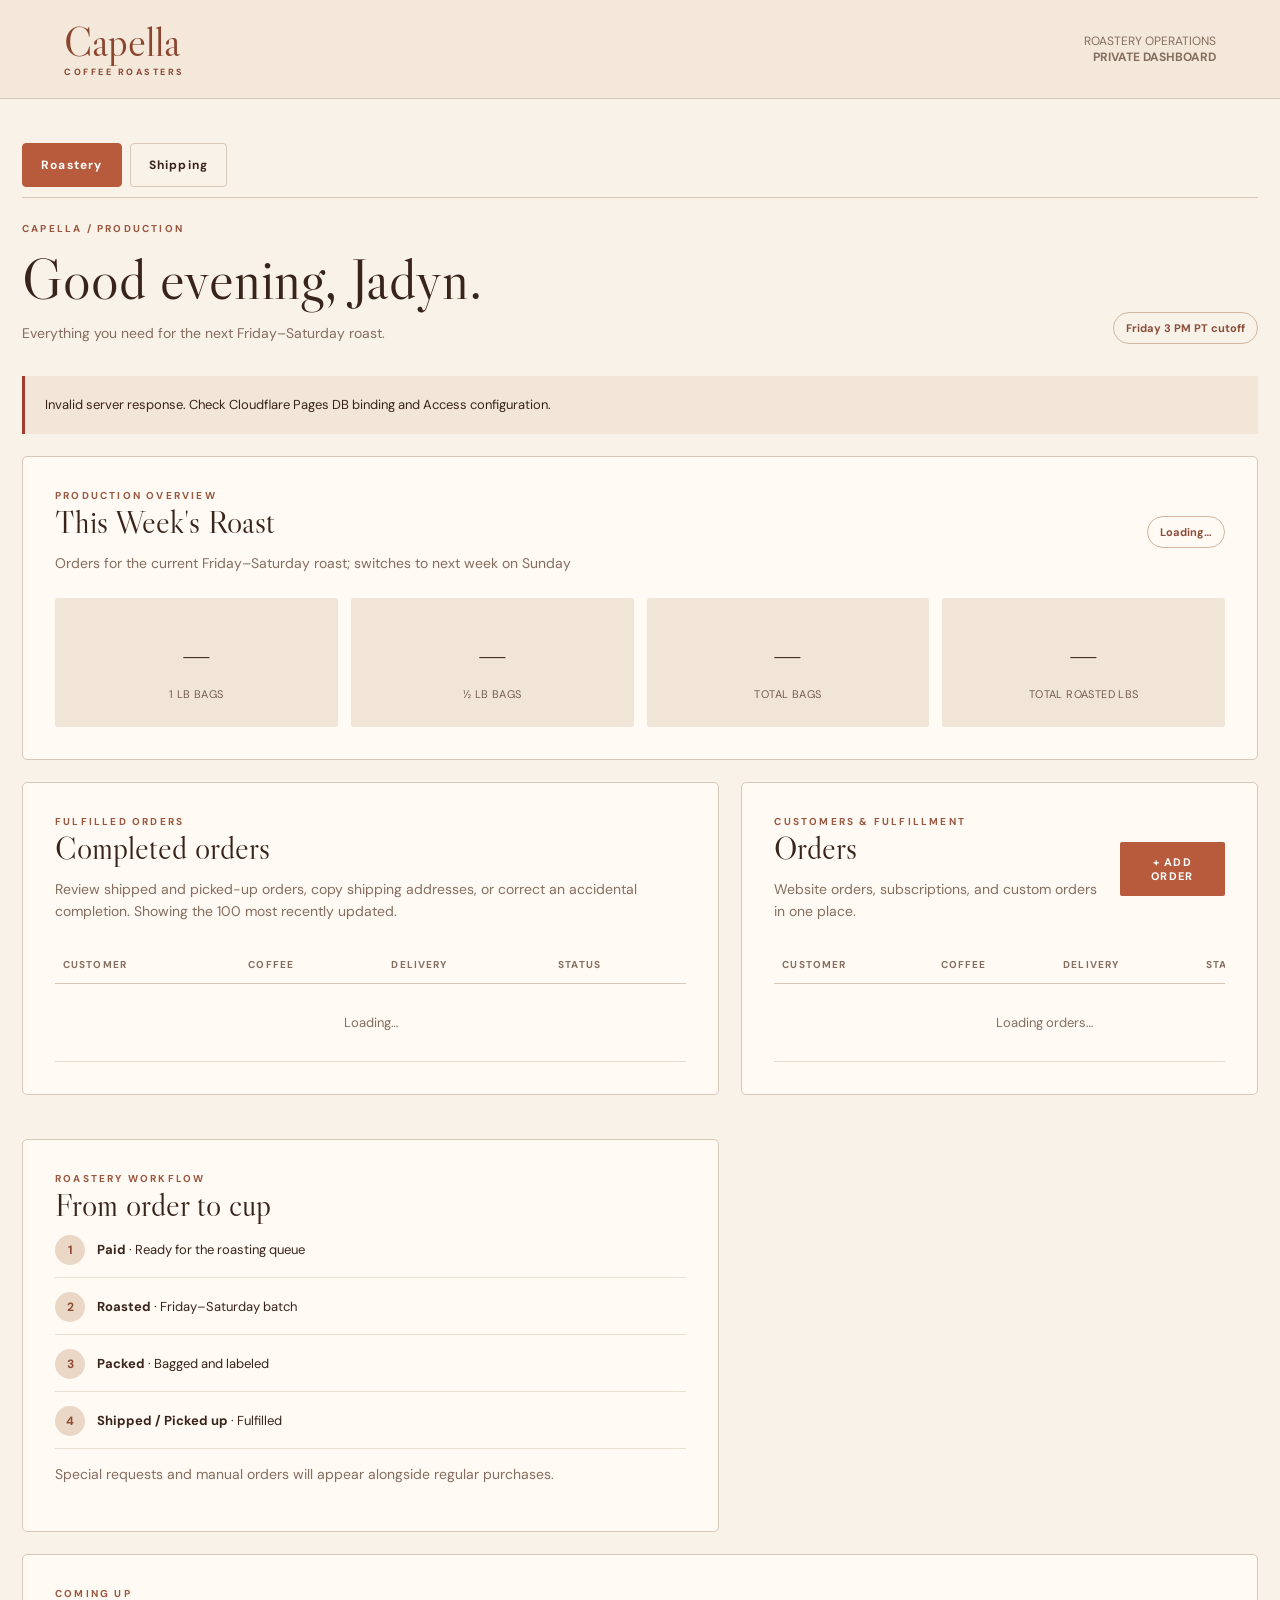
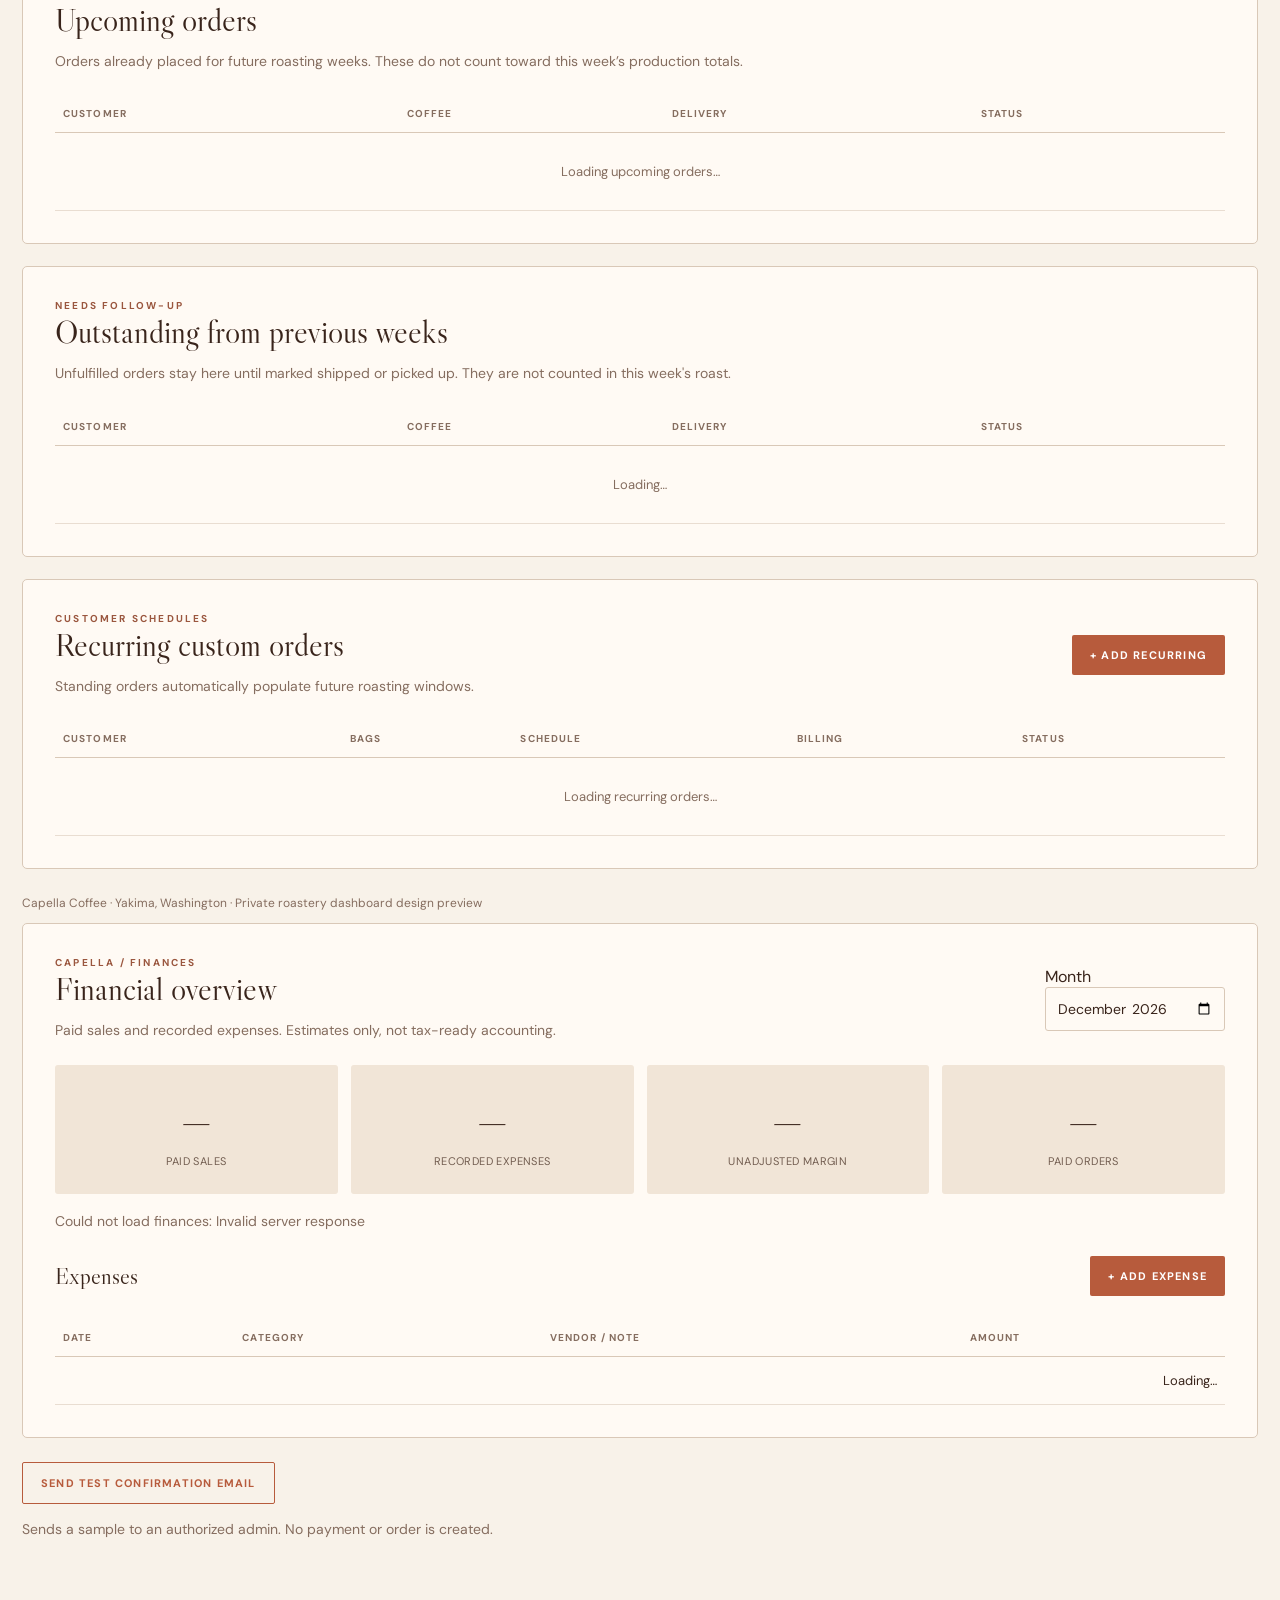
==== admin-preview/index.html @ 6ae810e7 "Fix mobile dashboard overflow and improve header, cards and order tables" ====
<!doctype html>
<html lang="en"><head><meta charset="utf-8"><meta name="viewport" content="width=device-width,initial-scale=1">
<title>Capella · Roastery Dashboard</title>
<meta name="theme-color" content="#b75b3c">
<meta name="apple-mobile-web-app-capable" content="yes">
<meta name="apple-mobile-web-app-status-bar-style" content="default">
<meta name="apple-mobile-web-app-title" content="Capella Admin">
<link rel="apple-touch-icon" sizes="180x180" href="/capella-goat-apple-touch-icon.png?v=goat3">
<link rel="icon" type="image/png" href="/capella-goat-favicon.png?v=goat3">
<link rel="manifest" href="/manifest.webmanifest?v=goat3">

<link rel="preconnect" href="https://fonts.googleapis.com"><link rel="preconnect" href="https://fonts.gstatic.com" crossorigin>
<link href="https://fonts.googleapis.com/css2?family=DM+Sans:wght@400;500;600;700&family=Libre+Caslon+Display&display=swap" rel="stylesheet">
<style>
:root{--ink:#39241b;--muted:#856d5f;--cream:#f8f2e9;--sand:#e9ddce;--terracotta:#b75b3c;--line:#d9c8b7}
*{box-sizing:border-box}body{margin:0;background:var(--cream);color:var(--ink);font-family:'DM Sans',sans-serif}
header{display:flex;justify-content:space-between;align-items:center;padding:20px clamp(20px,5vw,80px);border-bottom:1px solid var(--line);background:#f3e8da}
.logo{font:42px 'Libre Caslon Display',Georgia,serif;color:#8b452f;line-height:1}.logo small{display:block;font:700 9px 'DM Sans',sans-serif;letter-spacing:2.5px;text-align:center;margin-top:4px}
header .right{font-size:12px;color:var(--muted);text-align:right}
main{max-width:1160px;margin:auto;padding:44px 22px 90px}
.eyebrow{font-size:10px;font-weight:700;letter-spacing:2.2px;color:#9a563e}
h1,h2,h3{font-family:'Libre Caslon Display',Georgia,serif;font-weight:400}h1{font-size:clamp(38px,5vw,58px);margin:8px 0 8px}h2{font-size:32px;margin:0 0 10px}h3{font-size:23px;margin:0}
.sub{color:var(--muted);font-size:14px;line-height:1.6}.intro{display:flex;justify-content:space-between;gap:20px;align-items:end;margin-bottom:32px}
.tag{display:inline-block;border:1px solid #d3b69f;color:#8b4e39;border-radius:30px;padding:8px 12px;font-size:11px;font-weight:700}
.panel{border:1px solid var(--line);background:#fffaf4;border-radius:5px;padding:clamp(20px,3vw,32px);margin-bottom:22px}
.panel-heading{display:flex;justify-content:space-between;align-items:center;gap:12px;margin-bottom:23px}.panel-heading p{margin:5px 0 0}
.stats{display:grid;grid-template-columns:repeat(4,minmax(0,1fr));gap:13px}
.stat{background:#f1e5d7;padding:24px 12px;text-align:center;border-radius:3px}
.stat strong{font:clamp(31px,4vw,48px) 'Libre Caslon Display',Georgia,serif;display:block}
.stat span{font-size:11px;color:#725d50;letter-spacing:.4px}
.columns{display:grid;grid-template-columns:1.35fr 1fr;gap:22px}
button,.button{border:0;background:var(--terracotta);color:white;padding:13px 18px;font:700 11px 'DM Sans',sans-serif;letter-spacing:1.2px;cursor:pointer;border-radius:2px}
button:disabled{opacity:.5;cursor:not-allowed}
.table-wrap{overflow-x:auto}table{border-collapse:collapse;width:100%;font-size:13px;text-align:left}th{font-size:10px;letter-spacing:1.1px;color:var(--muted);font-weight:700;padding:12px 8px;border-bottom:1px solid var(--line)}td{padding:15px 8px;border-bottom:1px solid #e9ddd1}td:last-child{text-align:right}.empty{text-align:center!important;color:var(--muted);padding:30px 8px}
.steps{display:grid;gap:14px}.step{display:flex;gap:12px;align-items:center;padding-bottom:12px;border-bottom:1px solid #eadfd3}.step .dot{background:#ebd7c6;color:#8e4b34;width:30px;height:30px;border-radius:50%;display:grid;place-items:center;font-weight:700;font-size:12px}.step span{font-size:13px}
.notice{border-left:3px solid var(--terracotta);background:#f2e6d8;padding:18px 20px;font-size:13px;line-height:1.7;margin:22px 0}
.footer{font-size:12px;color:var(--muted);margin-top:26px}
@media(max-width:760px){.intro{align-items:start;flex-direction:column}.stats{grid-template-columns:repeat(2,minmax(0,1fr))}.columns{grid-template-columns:1fr}.panel-heading{align-items:start;flex-direction:column}main{padding-top:32px}}

button.secondary{background:transparent;color:var(--terracotta);border:1px solid var(--terracotta)}
select,input,textarea{border:1px solid var(--line);border-radius:3px;padding:11px;background:#fffaf4;color:var(--ink);font:14px 'DM Sans',sans-serif;max-width:100%;width:100%}
dialog{width:min(94vw,570px);border:1px solid var(--line);background:var(--cream);color:var(--ink);padding:28px;border-radius:5px;max-height:90vh;overflow:auto}dialog::backdrop{background:#24150cb5}
.formgrid{display:grid;grid-template-columns:1fr 1fr;gap:12px}.formgrid label{font-size:11px;font-weight:700;letter-spacing:.4px;display:grid;gap:6px}.formgrid .full{grid-column:1/-1}.actions{display:flex;justify-content:flex-end;gap:10px;margin-top:20px}
.statusselect{width:auto;min-width:100px;padding:6px;font-size:11px}.notice.error{border-left-color:#a33b30}.notice.success{border-left-color:#55825e}
@media(max-width:560px){.formgrid{grid-template-columns:1fr}.formgrid .full{grid-column:auto}dialog{padding:20px}}
.app-tabs{display:flex;gap:8px;margin-bottom:24px;border-bottom:1px solid var(--line);padding-bottom:10px}.app-tab{background:transparent;color:var(--ink);border:1px solid var(--line);border-radius:4px;font-size:12px}.app-tab.active{background:var(--terracotta);color:white;border-color:var(--terracotta)}[hidden]{display:none!important}.shipping-queue{display:grid;gap:14px}.shipping-card{border:1px solid var(--line);padding:18px;background:#fff}.shipping-card h3{margin:0 0 8px}.shipping-card .shipping-actions{display:flex;flex-wrap:wrap;gap:8px;margin-top:14px;align-items:center}.shipping-card .shipping-actions input{max-width:245px}.shipping-card address{font-style:normal;line-height:1.65;margin:10px 0;white-space:pre-line}.shipping-card .shipping-actions button{letter-spacing:0;font-size:11px;padding:11px}.shipping-card .sub{margin:6px 0}.order-kind{display:inline-block;font:700 10px 'DM Sans',sans-serif;letter-spacing:.3px;padding:4px 7px;border-radius:3px;vertical-align:middle;white-space:nowrap;background:#eee8df;color:#725e50}.order-kind.recurring{background:#f3dfd1;color:#8e482d}
/* Mobile layout: prevent order tables from widening the entire app. */
html,body{width:100%;max-width:100%;overflow-x:clip}
main,#productionView,#shippingView,.columns,.panel,.table-wrap{min-width:0;max-width:100%}
.columns{grid-template-columns:minmax(0,1.35fr) minmax(0,1fr)}
.table-wrap{overflow-x:auto;overscroll-behavior-x:contain;-webkit-overflow-scrolling:touch}
.table-wrap table{min-width:540px}
@media(max-width:760px){
 header{width:100%;padding:16px 20px;gap:12px}
 header .logo{font-size:clamp(29px,8vw,39px);flex:0 1 auto}
 header .logo small{font-size:8px;letter-spacing:1.7px}
 header .right{font-size:10px;flex:0 0 auto}
 main{width:100%;padding:26px 16px 65px}
 .columns{grid-template-columns:minmax(0,1fr)}
 .panel{padding:20px 16px}
 .intro{margin-bottom:22px}
 .intro h1{font-size:clamp(35px,9vw,48px)}
 .stats{grid-template-columns:repeat(2,minmax(0,1fr));gap:10px}
 .stat{min-width:0;padding:20px 8px}
 .stat strong{font-size:38px}
 .stat span{font-size:10px}
 .panel-heading{min-width:0}
 .panel-heading h2{font-size:clamp(27px,7vw,34px)}
 .table-wrap{margin:0 -4px}
 .table-wrap table{width:100%;min-width:540px}
 .app-tabs{width:100%}
 .app-tab{flex:1;padding:13px 10px}
 .shipping-card{min-width:0;padding:15px}
 .shipping-card .shipping-actions input{max-width:100%;flex:1 1 100%}
}
</style></head>
<body><header><div class="logo">Capella<small>COFFEE ROASTERS</small></div><div class="right">ROASTERY OPERATIONS<br><strong>PRIVATE DASHBOARD</strong></div></header>
<main><nav class="app-tabs" aria-label="Dashboard sections"><button type="button" class="app-tab active" data-app-tab="production" aria-selected="true">Roastery</button><button type="button" class="app-tab" data-app-tab="shipping" aria-selected="false">Shipping <span id="shippingCount"></span></button></nav><div id="productionView"><div class="intro"><div><div class="eyebrow">CAPELLA / PRODUCTION</div><h1 id="timeGreeting">Hello, Jadyn.</h1><div class="sub">Everything you need for the next Friday–Saturday roast.</div></div><div class="tag">Friday 3 PM PT cutoff</div></div>
<div class="notice" id="appStatus"><strong>Connecting to Capella orders…</strong> Secure access and database configuration are required.</div>
<section class="panel"><div class="panel-heading"><div><div class="eyebrow">PRODUCTION OVERVIEW</div><h2>This Week's Roast</h2><p class="sub">Orders for the current Friday–Saturday roast; switches to next week on Sunday</p></div><div class="tag"><span id="windowLabel">Loading…</span></div></div>
<div class="stats"><div class="stat"><strong id="oneCount">—</strong><span>1 LB BAGS</span></div><div class="stat"><strong id="halfCount">—</strong><span>½ LB BAGS</span></div><div class="stat"><strong id="bagCount">—</strong><span>TOTAL BAGS</span></div><div class="stat"><strong id="poundCount">—</strong><span>TOTAL ROASTED LBS</span></div></div></section>
<div class="columns"><section class="panel"><div class="panel-heading"><div><div class="eyebrow">FULFILLED ORDERS</div><h2>Completed orders</h2><p class="sub">Review shipped and picked-up orders, copy shipping addresses, or correct an accidental completion. Showing the 100 most recently updated.</p></div></div><div class="table-wrap"><table><thead><tr><th>CUSTOMER</th><th>COFFEE</th><th>DELIVERY</th><th>STATUS</th></tr></thead><tbody id="completedBody"><tr><td colspan="4" class="empty">Loading…</td></tr></tbody></table></div></section><section class="panel"><div class="panel-heading"><div><div class="eyebrow">CUSTOMERS & FULFILLMENT</div><h2>Orders</h2><p class="sub">Website orders, subscriptions, and custom orders in one place.</p></div><button id="newOrder">+ ADD ORDER</button></div><div class="table-wrap"><table><thead><tr><th>CUSTOMER</th><th>COFFEE</th><th>DELIVERY</th><th>STATUS</th></tr></thead><tbody id="ordersBody"><tr><td class="empty" colspan="4">Loading orders…</td></tr></tbody></table></div></section>
<section class="panel"><div class="eyebrow">ROASTERY WORKFLOW</div><h2>From order to cup</h2><div class="steps"><div class="step"><div class="dot">1</div><span><strong>Paid</strong> · Ready for the roasting queue</span></div><div class="step"><div class="dot">2</div><span><strong>Roasted</strong> · Friday–Saturday batch</span></div><div class="step"><div class="dot">3</div><span><strong>Packed</strong> · Bagged and labeled</span></div><div class="step"><div class="dot">4</div><span><strong>Shipped / Picked up</strong> · Fulfilled</span></div></div><p class="sub">Special requests and manual orders will appear alongside regular purchases.</p></section></div>
<section class="panel"><div class="panel-heading"><div><div class="eyebrow">COMING UP</div><h2>Upcoming orders <span id="upcomingCount" class="sub"></span></h2><p class="sub">Orders already placed for future roasting weeks. These do not count toward this week’s production totals.</p></div></div><div class="table-wrap"><table><thead><tr><th>CUSTOMER</th><th>COFFEE</th><th>DELIVERY</th><th>STATUS</th></tr></thead><tbody id="upcomingBody"><tr><td colspan="4" class="empty">Loading upcoming orders…</td></tr></tbody></table></div></section><section class="panel"><div class="panel-heading"><div><div class="eyebrow">NEEDS FOLLOW-UP</div><h2>Outstanding from previous weeks</h2><p class="sub">Unfulfilled orders stay here until marked shipped or picked up. They are not counted in this week's roast.</p></div></div><div class="table-wrap"><table><thead><tr><th>CUSTOMER</th><th>COFFEE</th><th>DELIVERY</th><th>STATUS</th></tr></thead><tbody id="outstandingBody"><tr><td colspan="4" class="empty">Loading…</td></tr></tbody></table></div></section><section class="panel"><div class="panel-heading"><div><div class="eyebrow">CUSTOMER SCHEDULES</div><h2>Recurring custom orders</h2><p class="sub">Standing orders automatically populate future roasting windows.</p></div><button id="newRecurring">+ ADD RECURRING</button></div><div class="table-wrap"><table><thead><tr><th>CUSTOMER</th><th>BAGS</th><th>SCHEDULE</th><th>BILLING</th><th>STATUS</th></tr></thead><tbody id="recurringBody"><tr><td colspan="5" class="empty">Loading recurring orders…</td></tr></tbody></table></div></section></div><div id="shippingView" hidden><section class="panel"><div class="panel-heading"><div><div class="eyebrow">USPS CLICK-N-SHIP</div><h2>Shipping</h2><p class="sub">Orders requiring postage from any roast week. Copy the address, purchase a label in your USPS Business account, then record tracking and mark shipped.</p></div><a class="button" href="https://cns.usps.com/" target="_blank" rel="noopener noreferrer">OPEN USPS</a></div><div id="shippingQueue" class="shipping-queue"><p class="sub">Loading shipping orders…</p></div></section></div><p class="footer">Capella Coffee · Yakima, Washington · Private roastery dashboard design preview</p><dialog id="orderDialog"><h2 id="formTitle">Add order</h2><p class="sub">Custom orders are tracked in the roasting schedule. Adding an order does not charge a customer.</p>
<form id="orderForm"><div class="formgrid">
<label class="full">Customer name<input name="customer_name" required maxlength="150" placeholder="Customer or organization"></label>
<label class="full">Customer email<input name="customer_email" type="email" placeholder="Optional"></label>
<label>Bag size<select name="bag_size_oz"><option value="16">1-pound bag</option><option value="8">½-pound bag</option></select></label>
<label>Quantity<input name="quantity" type="number" min="1" max="1000" value="1" required></label>
<label>Price per bag ($)<input name="price_dollars" type="number" min="0" step=".01" value="20" required></label>
<label>Delivery<select name="delivery_method"><option value="pickup">Yakima pickup</option><option value="shipping">Shipping</option></select></label>
<label id="scheduleLabel">Roast Friday<input name="roast_window_date" type="date" required></label>
<label id="frequencyLabel" hidden>Frequency<select name="interval_weeks"><option value="1">Every week</option><option value="2" selected>Every 2 weeks</option><option value="4">Every 4 weeks</option></select></label>
<label>Payment method<select name="payment_method"><option value="venmo">Venmo</option><option value="stripe">Stripe (manual billing)</option><option value="cash">Cash</option><option value="check">Check</option><option value="other">Other</option></select></label>
<label>Payment status<select name="payment_status"><option value="awaiting_payment">Awaiting payment</option><option value="paid">Paid</option></select></label>
<label class="full">Notes<textarea name="notes" rows="3" placeholder="Special requests or pickup instructions"></textarea></label>
</div><div class="actions"><button type="button" class="secondary" id="cancelForm">CANCEL</button><button type="submit" id="saveForm">SAVE ORDER</button></div></form></dialog>
<section class="panel" id="finances"><div class="panel-heading"><div><div class="eyebrow">CAPELLA / FINANCES</div><h2>Financial overview</h2><p class="sub">Paid sales and recorded expenses. Estimates only, not tax-ready accounting.</p></div><label style="max-width:180px">Month<input type="month" id="financeMonth"></label></div><div class="stats"><div class="stat"><strong id="financeSales">—</strong><span>PAID SALES</span></div><div class="stat"><strong id="financeExpenses">—</strong><span>RECORDED EXPENSES</span></div><div class="stat"><strong id="financeMargin">—</strong><span>UNADJUSTED MARGIN</span></div><div class="stat"><strong id="financeOrders">—</strong><span>PAID ORDERS</span></div></div><p class="sub" id="financeNote" style="margin-top:16px">Loading finances…</p><div class="panel-heading" style="margin-top:24px"><h3>Expenses</h3><button id="addExpense">+ ADD EXPENSE</button></div><div class="table-wrap"><table><thead><tr><th>DATE</th><th>CATEGORY</th><th>VENDOR / NOTE</th><th>AMOUNT</th></tr></thead><tbody id="expenseRows"><tr><td colspan="4">Loading…</td></tr></tbody></table></div></section><dialog id="expenseDialog"><h2>Add expense</h2><form id="expenseForm"><div class="formgrid"><label>Date<input type="date" name="expense_date" required></label><label>Amount ($)<input type="number" name="amount_dollars" min=".01" step=".01" required></label><label>Category<select name="category"><option value="green_beans">Green coffee beans</option><option value="packaging">Bags & labels</option><option value="shipping">Shipping</option><option value="processing_fees">Payment processing fees</option><option value="equipment">Equipment</option><option value="supplies">Supplies</option><option value="marketing">Marketing</option><option value="other">Other</option></select></label><label>Vendor<input name="vendor" maxlength="150"></label><label class="full">Description<input name="description" maxlength="500"></label></div><div class="actions"><button type="button" class="secondary" id="cancelExpense">CANCEL</button><button type="submit" id="saveExpense">SAVE EXPENSE</button></div></form></dialog><div style="margin:24px 0"><button type="button" class="secondary" id="sendTestEmail">SEND TEST CONFIRMATION EMAIL</button><p class="sub">Sends a sample to an authorized admin. No payment or order is created.</p></div><script src="admin.js?v=order-type-20261114"></script></main></body></html>
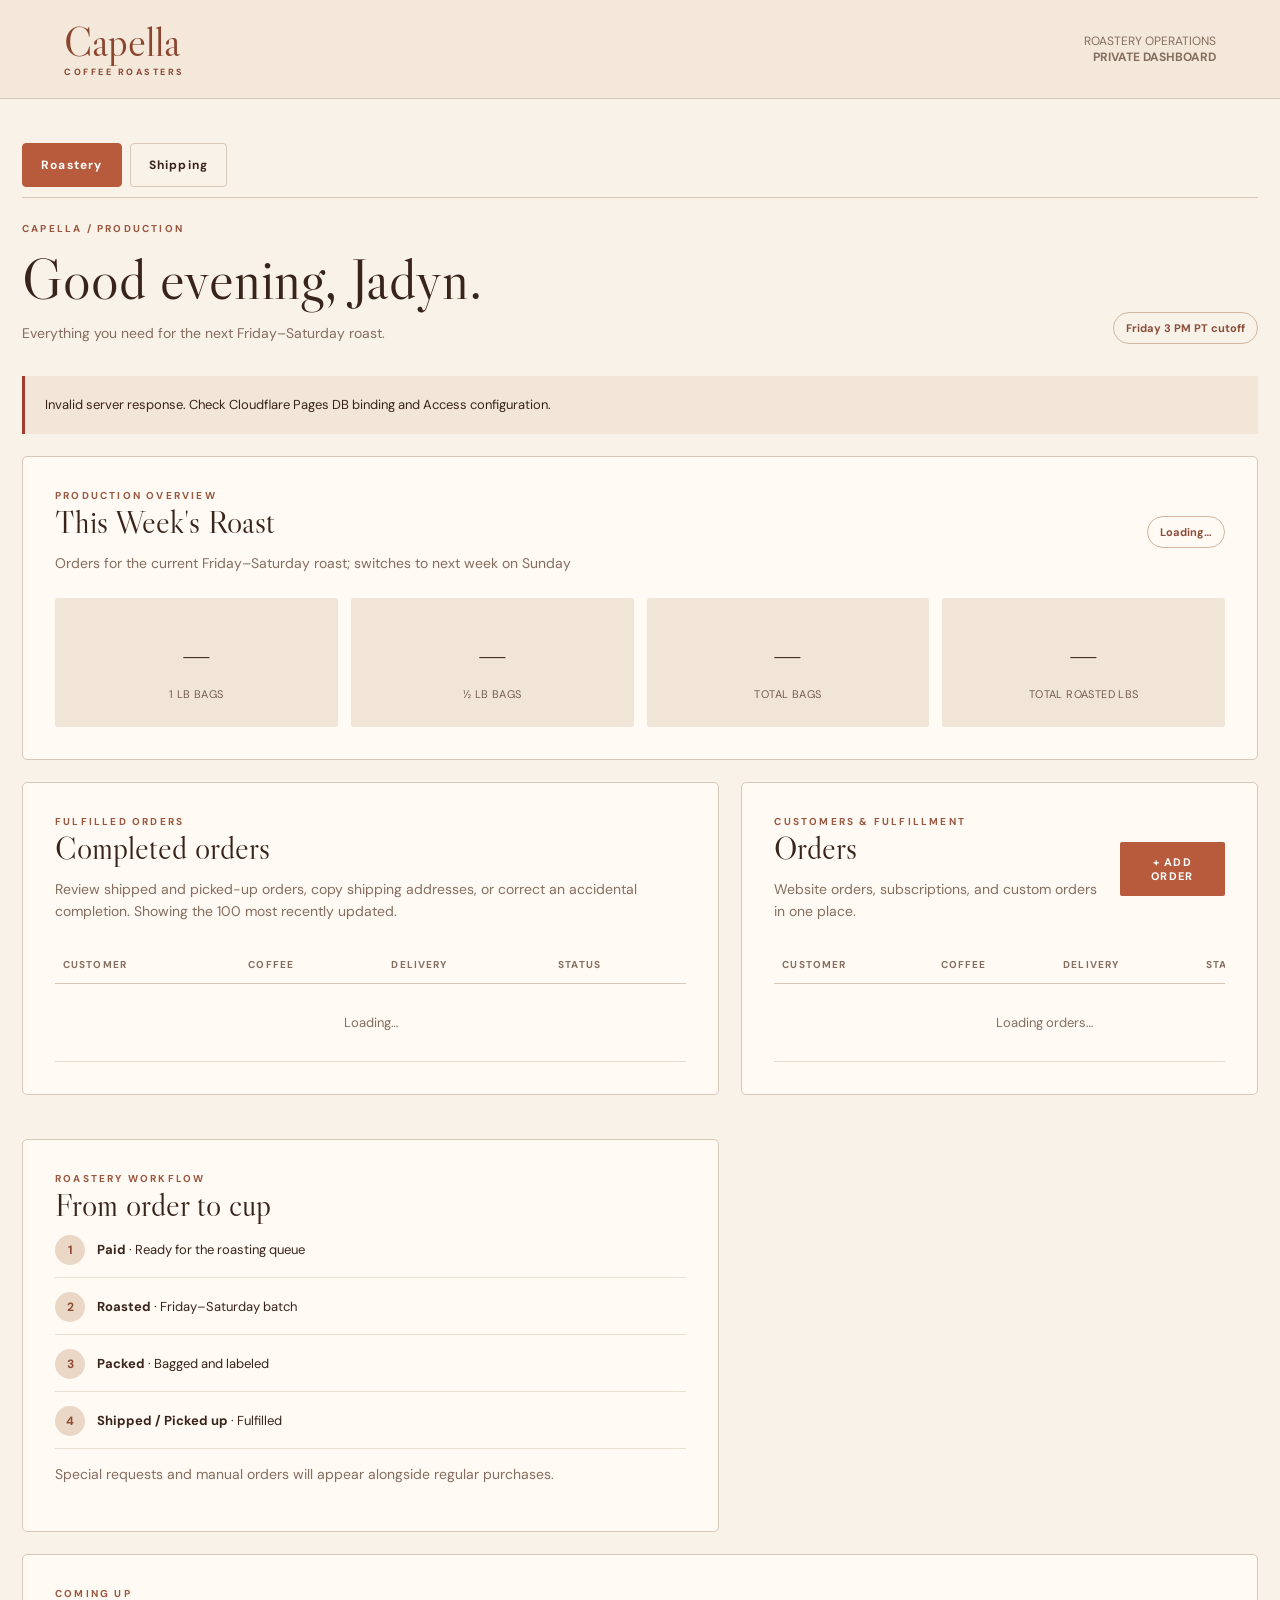
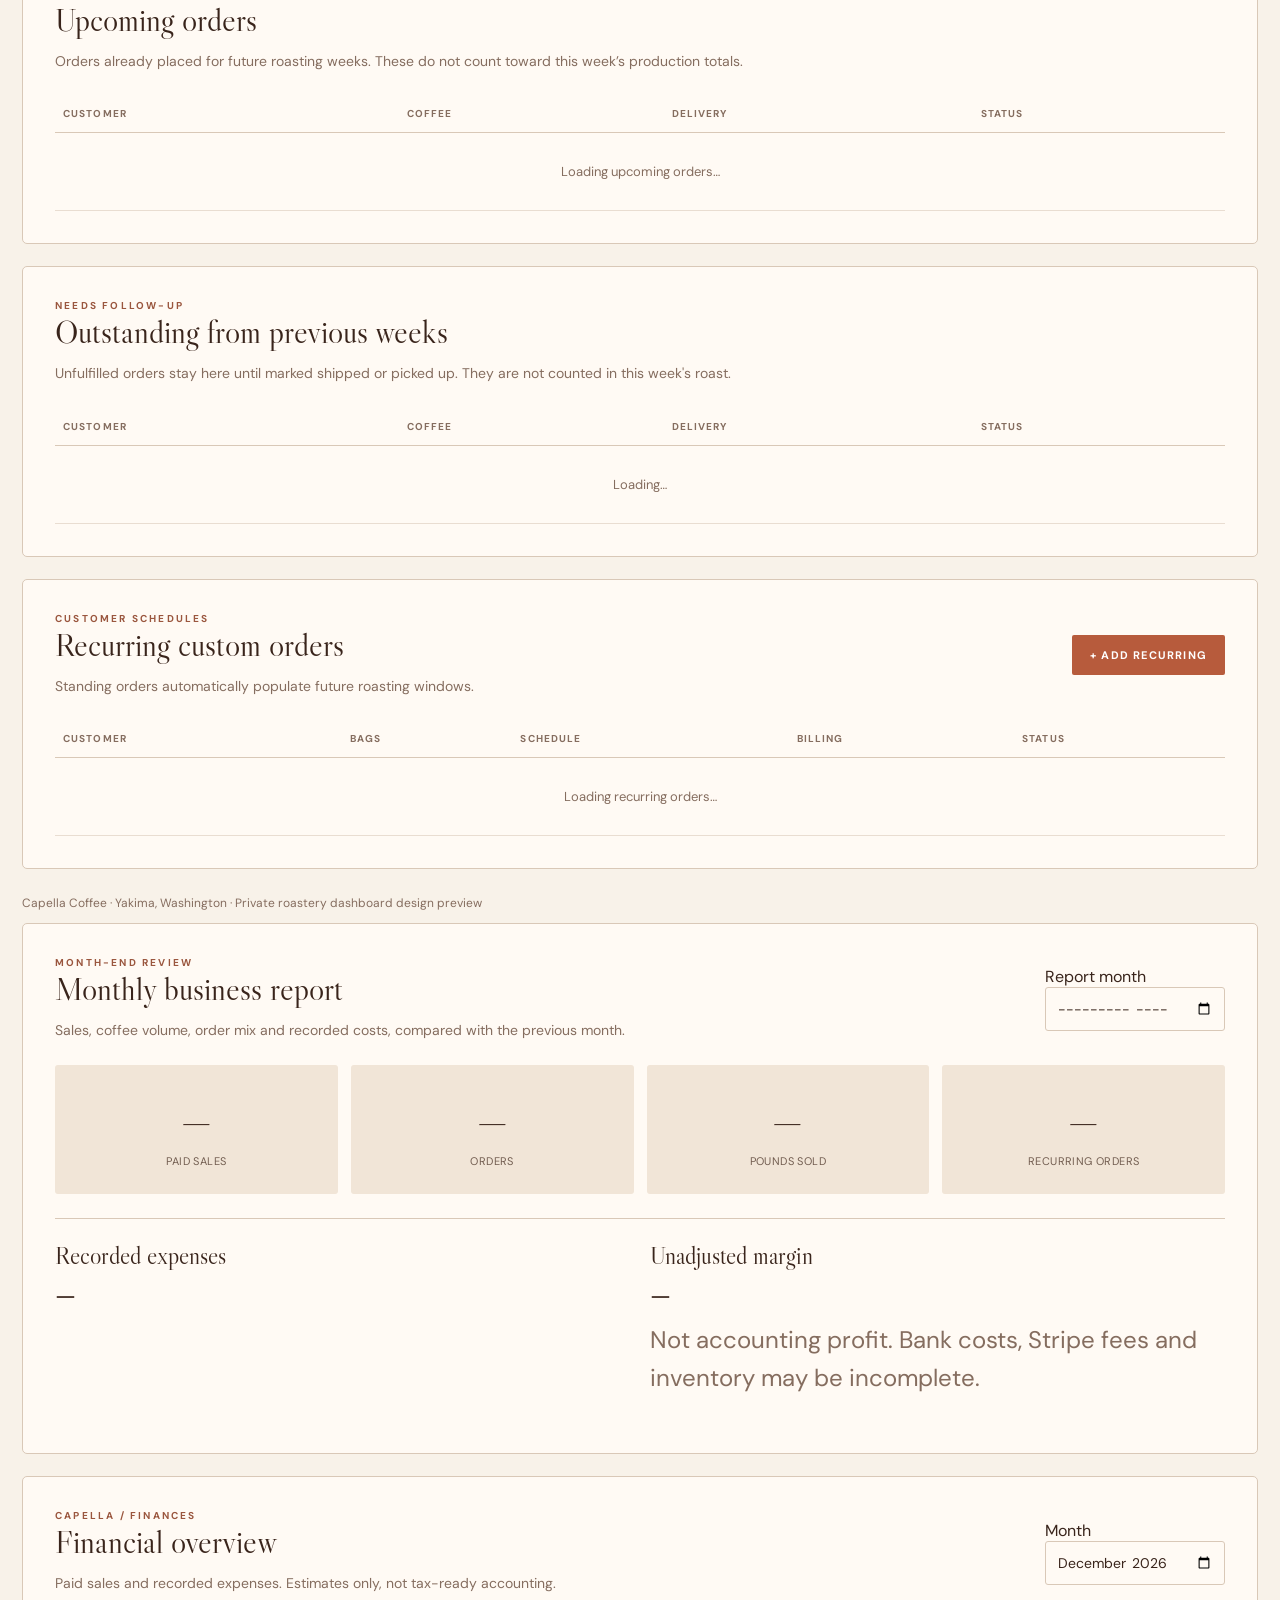
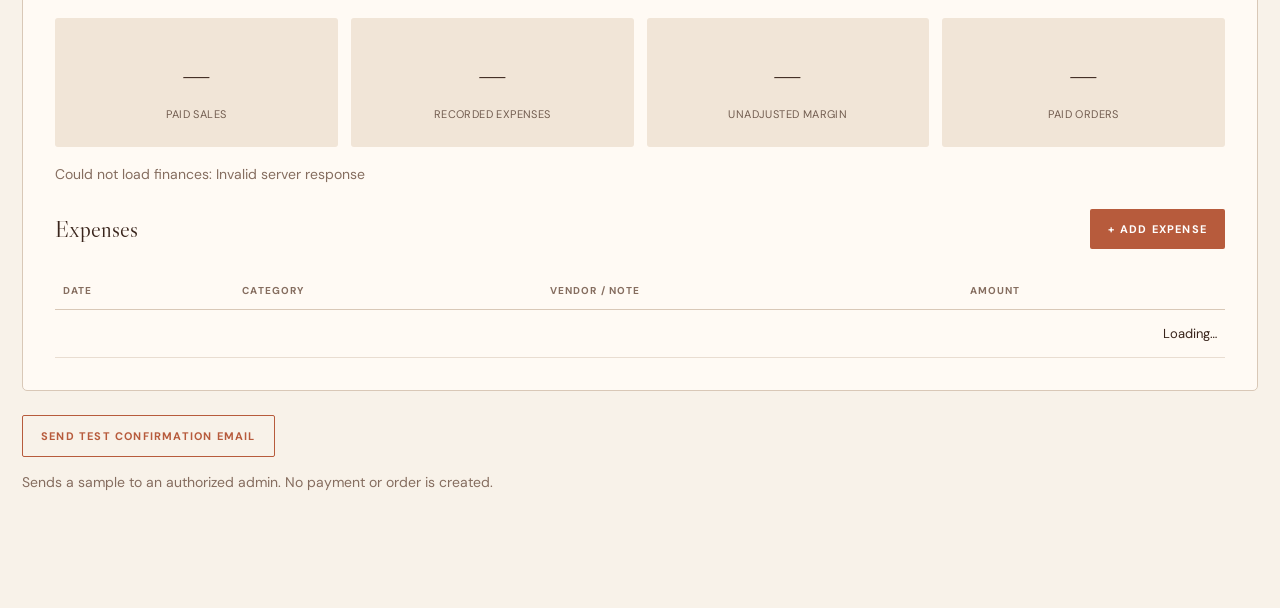
==== commit dba1c23b: "Add monthly reporting panel to Capella admin" ====
--- a/admin-preview/index.html
+++ b/admin-preview/index.html
@@ -73,7 +73,7 @@
  .shipping-card{min-width:0;padding:15px}
  .shipping-card .shipping-actions input{max-width:100%;flex:1 1 100%}
 }
-</style></head>
+.report-summary{display:grid;grid-template-columns:1fr 1fr;gap:20px;margin-top:24px;border-top:1px solid var(--line);padding-top:22px}.report-summary p{font-size:24px;margin:10px 0}.report-summary h3{font-size:24px}@media(max-width:700px){.report-summary{grid-template-columns:1fr}}</style></head>
 <body><header><div class="logo">Capella<small>COFFEE ROASTERS</small></div><div class="right">ROASTERY OPERATIONS<br><strong>PRIVATE DASHBOARD</strong></div></header>
 <main><nav class="app-tabs" aria-label="Dashboard sections"><button type="button" class="app-tab active" data-app-tab="production" aria-selected="true">Roastery</button><button type="button" class="app-tab" data-app-tab="shipping" aria-selected="false">Shipping <span id="shippingCount"></span></button></nav><div id="productionView"><div class="intro"><div><div class="eyebrow">CAPELLA / PRODUCTION</div><h1 id="timeGreeting">Hello, Jadyn.</h1><div class="sub">Everything you need for the next Friday–Saturday roast.</div></div><div class="tag">Friday 3 PM PT cutoff</div></div>
 <div class="notice" id="appStatus"><strong>Connecting to Capella orders…</strong> Secure access and database configuration are required.</div>
@@ -95,4 +95,4 @@
 <label>Payment status<select name="payment_status"><option value="awaiting_payment">Awaiting payment</option><option value="paid">Paid</option></select></label>
 <label class="full">Notes<textarea name="notes" rows="3" placeholder="Special requests or pickup instructions"></textarea></label>
 </div><div class="actions"><button type="button" class="secondary" id="cancelForm">CANCEL</button><button type="submit" id="saveForm">SAVE ORDER</button></div></form></dialog>
-<section class="panel" id="finances"><div class="panel-heading"><div><div class="eyebrow">CAPELLA / FINANCES</div><h2>Financial overview</h2><p class="sub">Paid sales and recorded expenses. Estimates only, not tax-ready accounting.</p></div><label style="max-width:180px">Month<input type="month" id="financeMonth"></label></div><div class="stats"><div class="stat"><strong id="financeSales">—</strong><span>PAID SALES</span></div><div class="stat"><strong id="financeExpenses">—</strong><span>RECORDED EXPENSES</span></div><div class="stat"><strong id="financeMargin">—</strong><span>UNADJUSTED MARGIN</span></div><div class="stat"><strong id="financeOrders">—</strong><span>PAID ORDERS</span></div></div><p class="sub" id="financeNote" style="margin-top:16px">Loading finances…</p><div class="panel-heading" style="margin-top:24px"><h3>Expenses</h3><button id="addExpense">+ ADD EXPENSE</button></div><div class="table-wrap"><table><thead><tr><th>DATE</th><th>CATEGORY</th><th>VENDOR / NOTE</th><th>AMOUNT</th></tr></thead><tbody id="expenseRows"><tr><td colspan="4">Loading…</td></tr></tbody></table></div></section><dialog id="expenseDialog"><h2>Add expense</h2><form id="expenseForm"><div class="formgrid"><label>Date<input type="date" name="expense_date" required></label><label>Amount ($)<input type="number" name="amount_dollars" min=".01" step=".01" required></label><label>Category<select name="category"><option value="green_beans">Green coffee beans</option><option value="packaging">Bags & labels</option><option value="shipping">Shipping</option><option value="processing_fees">Payment processing fees</option><option value="equipment">Equipment</option><option value="supplies">Supplies</option><option value="marketing">Marketing</option><option value="other">Other</option></select></label><label>Vendor<input name="vendor" maxlength="150"></label><label class="full">Description<input name="description" maxlength="500"></label></div><div class="actions"><button type="button" class="secondary" id="cancelExpense">CANCEL</button><button type="submit" id="saveExpense">SAVE EXPENSE</button></div></form></dialog><div style="margin:24px 0"><button type="button" class="secondary" id="sendTestEmail">SEND TEST CONFIRMATION EMAIL</button><p class="sub">Sends a sample to an authorized admin. No payment or order is created.</p></div><script src="admin.js?v=order-type-20261114"></script></main></body></html>+<section class="panel" id="monthlyReport"><div class="panel-heading"><div><div class="eyebrow">MONTH-END REVIEW</div><h2>Monthly business report</h2><p class="sub">Sales, coffee volume, order mix and recorded costs, compared with the previous month.</p></div><label style="max-width:180px">Report month<input type="month" id="reportMonth"></label></div><div class="stats"><div class="stat"><strong id="reportRevenue">—</strong><span>PAID SALES</span></div><div class="stat"><strong id="reportOrders">—</strong><span>ORDERS</span></div><div class="stat"><strong id="reportPounds">—</strong><span>POUNDS SOLD</span></div><div class="stat"><strong id="reportRecurring">—</strong><span>RECURRING ORDERS</span></div></div><p class="sub" id="reportComparison" style="margin-top:16px"></p><div class="report-summary"><div><h3>Recorded expenses</h3><p id="reportExpenses">—</p><div id="reportCategories" class="sub"></div></div><div><h3>Unadjusted margin</h3><p id="reportMargin">—</p><p class="sub">Not accounting profit. Bank costs, Stripe fees and inventory may be incomplete.</p></div></div><p class="sub" id="reportNote"></p></section><section class="panel" id="finances"><div class="panel-heading"><div><div class="eyebrow">CAPELLA / FINANCES</div><h2>Financial overview</h2><p class="sub">Paid sales and recorded expenses. Estimates only, not tax-ready accounting.</p></div><label style="max-width:180px">Month<input type="month" id="financeMonth"></label></div><div class="stats"><div class="stat"><strong id="financeSales">—</strong><span>PAID SALES</span></div><div class="stat"><strong id="financeExpenses">—</strong><span>RECORDED EXPENSES</span></div><div class="stat"><strong id="financeMargin">—</strong><span>UNADJUSTED MARGIN</span></div><div class="stat"><strong id="financeOrders">—</strong><span>PAID ORDERS</span></div></div><p class="sub" id="financeNote" style="margin-top:16px">Loading finances…</p><div class="panel-heading" style="margin-top:24px"><h3>Expenses</h3><button id="addExpense">+ ADD EXPENSE</button></div><div class="table-wrap"><table><thead><tr><th>DATE</th><th>CATEGORY</th><th>VENDOR / NOTE</th><th>AMOUNT</th></tr></thead><tbody id="expenseRows"><tr><td colspan="4">Loading…</td></tr></tbody></table></div></section><dialog id="expenseDialog"><h2>Add expense</h2><form id="expenseForm"><div class="formgrid"><label>Date<input type="date" name="expense_date" required></label><label>Amount ($)<input type="number" name="amount_dollars" min=".01" step=".01" required></label><label>Category<select name="category"><option value="green_beans">Green coffee beans</option><option value="packaging">Bags & labels</option><option value="shipping">Shipping</option><option value="processing_fees">Payment processing fees</option><option value="equipment">Equipment</option><option value="supplies">Supplies</option><option value="marketing">Marketing</option><option value="other">Other</option></select></label><label>Vendor<input name="vendor" maxlength="150"></label><label class="full">Description<input name="description" maxlength="500"></label></div><div class="actions"><button type="button" class="secondary" id="cancelExpense">CANCEL</button><button type="submit" id="saveExpense">SAVE EXPENSE</button></div></form></dialog><div style="margin:24px 0"><button type="button" class="secondary" id="sendTestEmail">SEND TEST CONFIRMATION EMAIL</button><p class="sub">Sends a sample to an authorized admin. No payment or order is created.</p></div><script src="admin.js?v=monthly-report-20261116"></script></main></body></html>
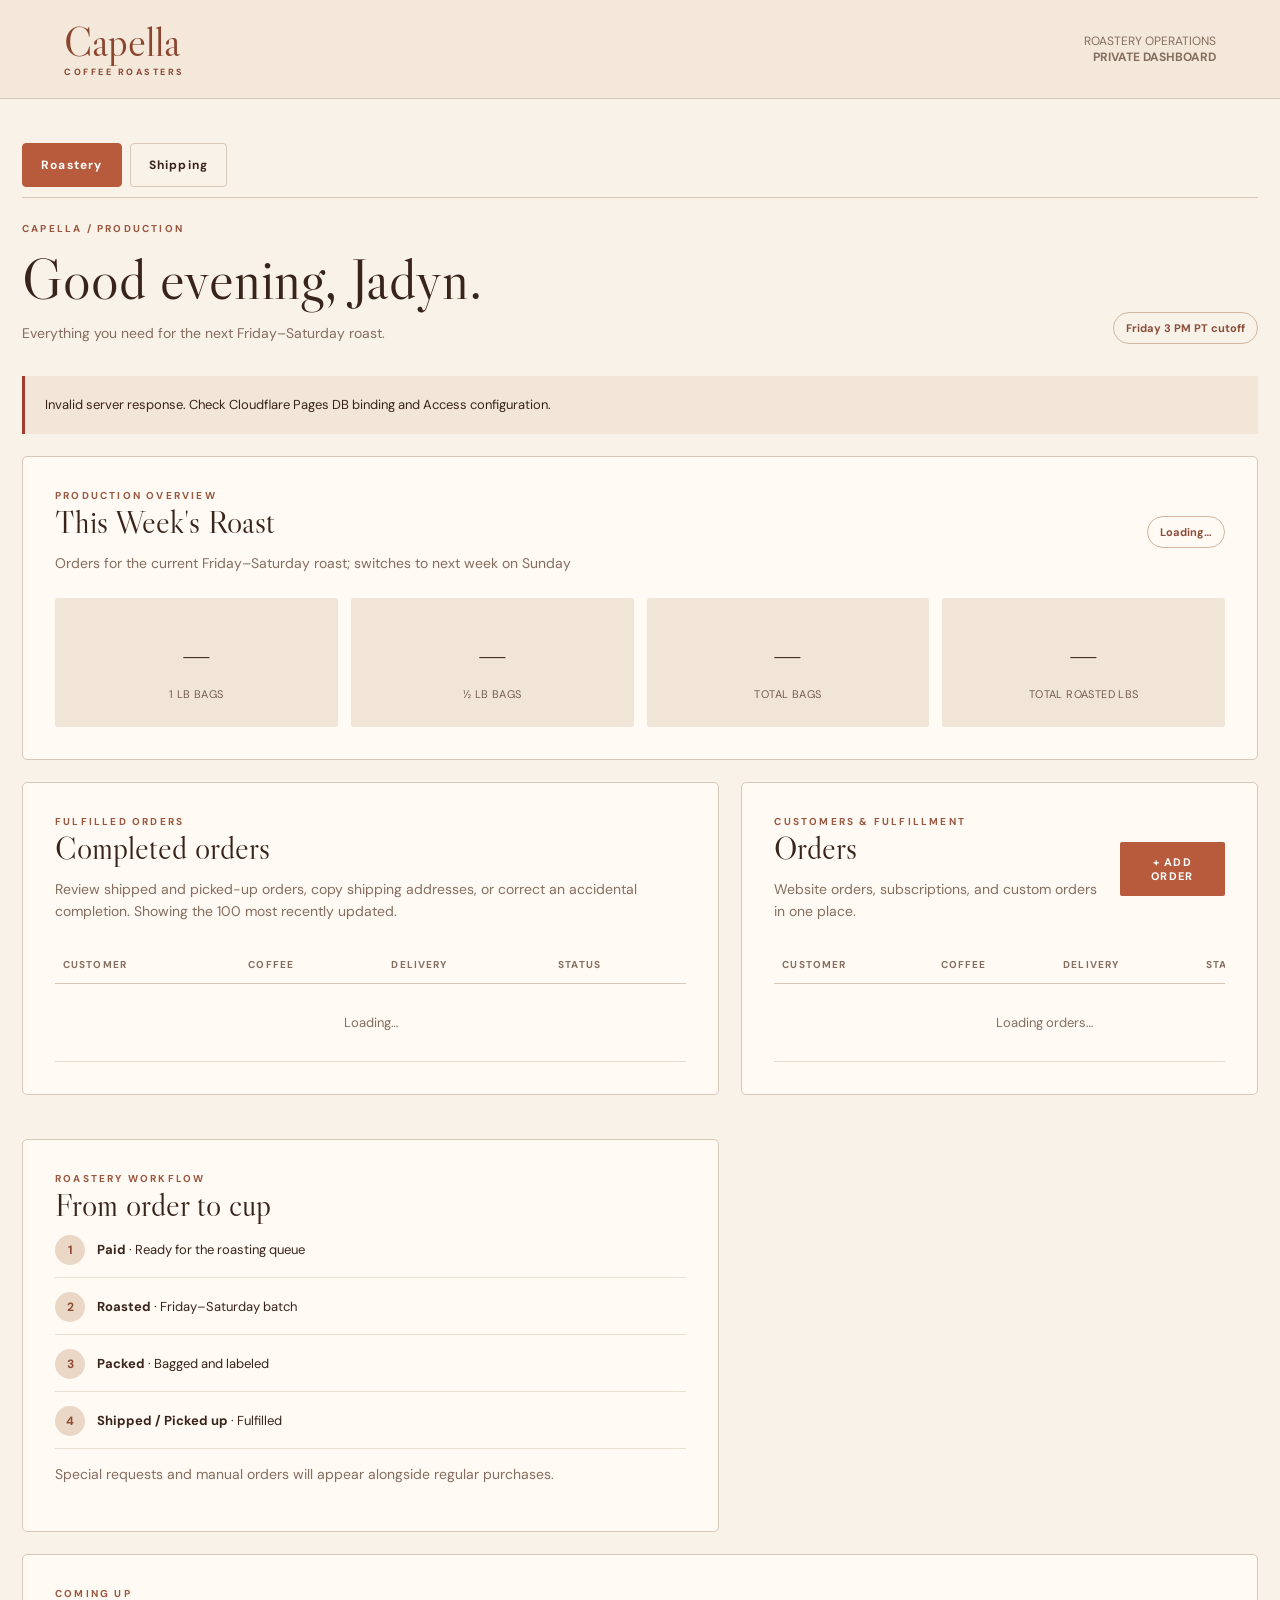
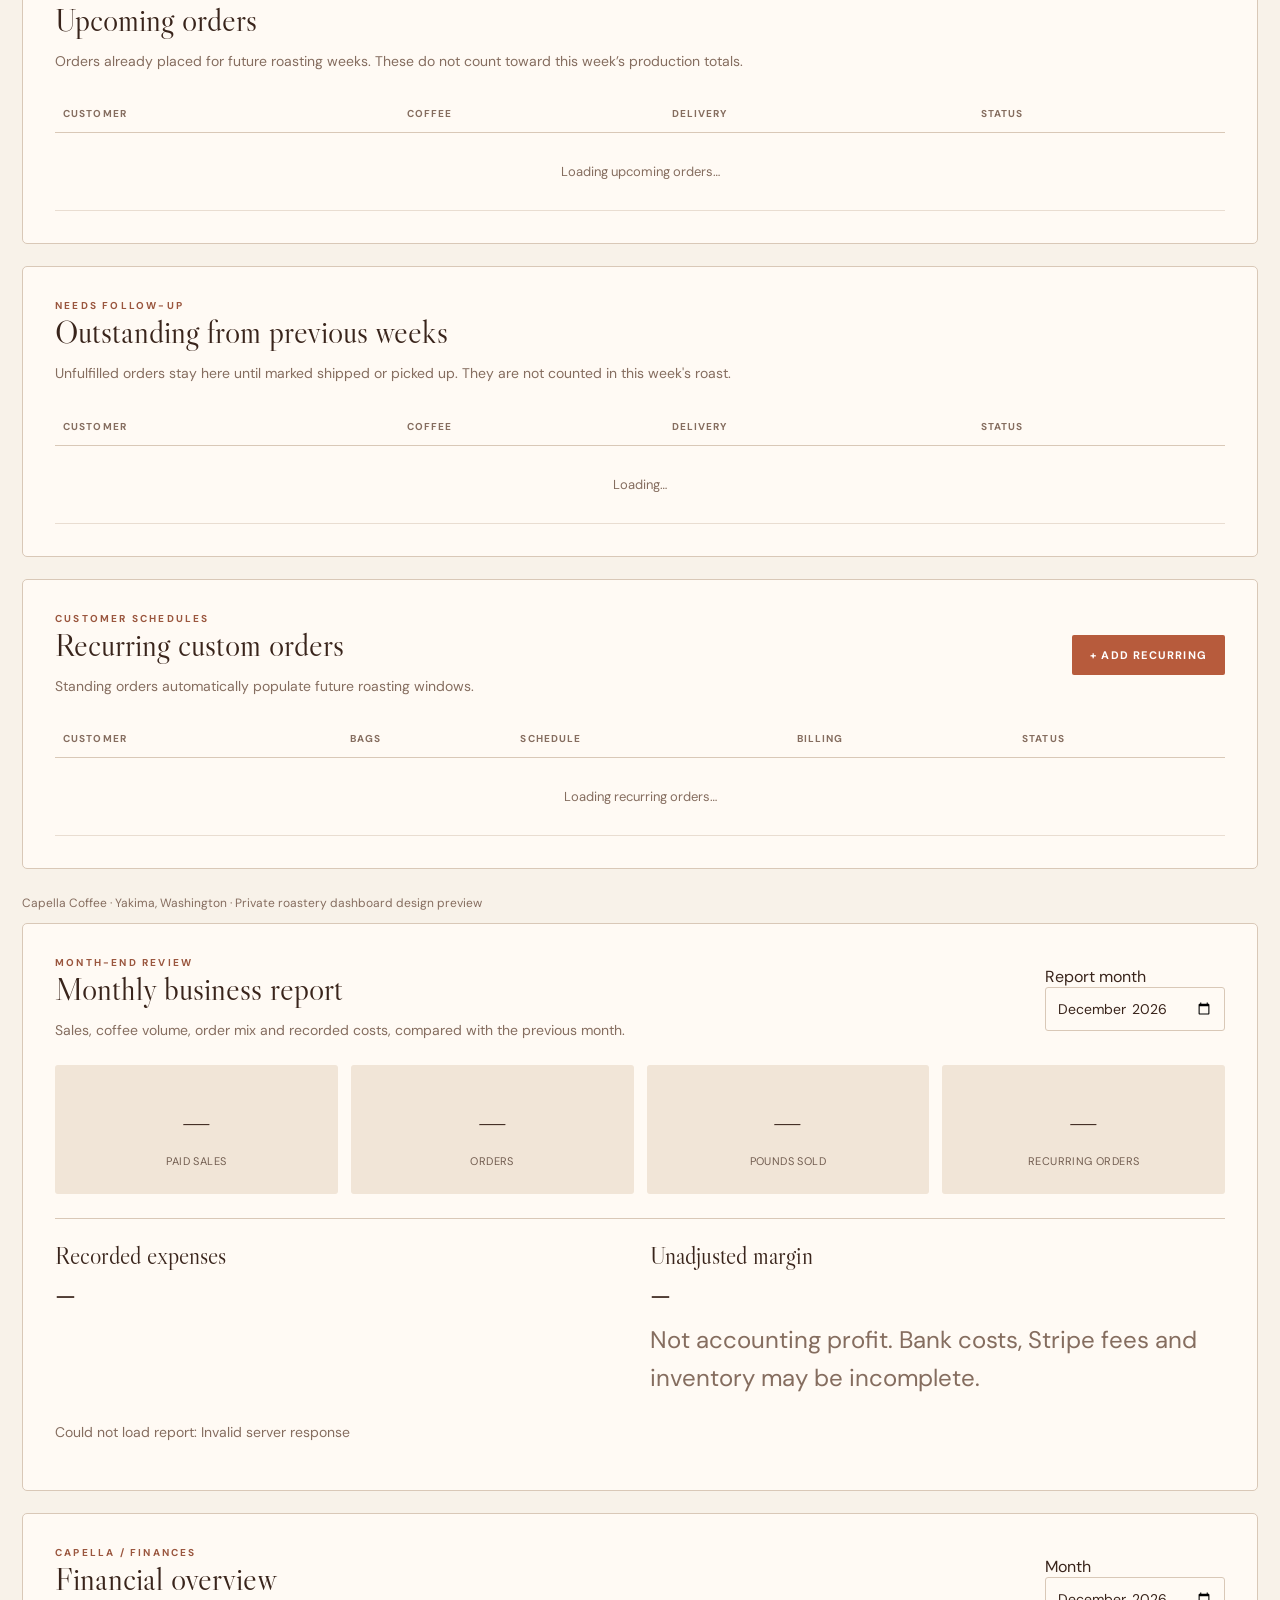
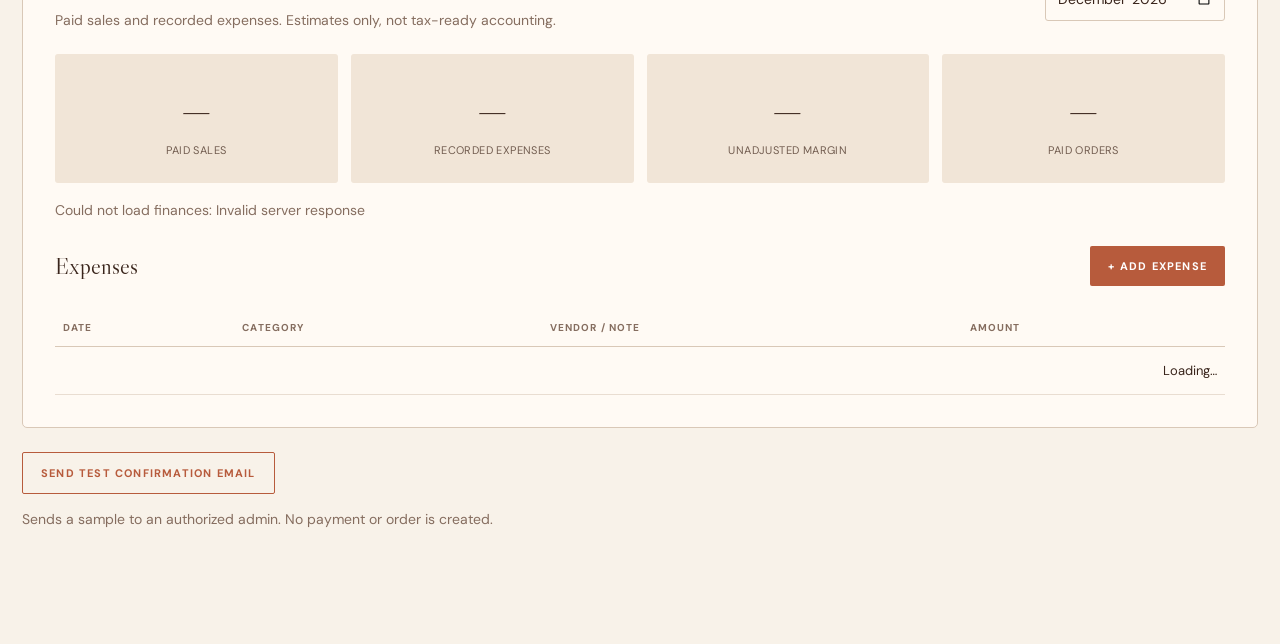
==== commit 44949734: "Refresh admin script after completed order status label fix" ====
--- a/admin-preview/index.html
+++ b/admin-preview/index.html
@@ -95,4 +95,4 @@
 <label>Payment status<select name="payment_status"><option value="awaiting_payment">Awaiting payment</option><option value="paid">Paid</option></select></label>
 <label class="full">Notes<textarea name="notes" rows="3" placeholder="Special requests or pickup instructions"></textarea></label>
 </div><div class="actions"><button type="button" class="secondary" id="cancelForm">CANCEL</button><button type="submit" id="saveForm">SAVE ORDER</button></div></form></dialog>
-<section class="panel" id="monthlyReport"><div class="panel-heading"><div><div class="eyebrow">MONTH-END REVIEW</div><h2>Monthly business report</h2><p class="sub">Sales, coffee volume, order mix and recorded costs, compared with the previous month.</p></div><label style="max-width:180px">Report month<input type="month" id="reportMonth"></label></div><div class="stats"><div class="stat"><strong id="reportRevenue">—</strong><span>PAID SALES</span></div><div class="stat"><strong id="reportOrders">—</strong><span>ORDERS</span></div><div class="stat"><strong id="reportPounds">—</strong><span>POUNDS SOLD</span></div><div class="stat"><strong id="reportRecurring">—</strong><span>RECURRING ORDERS</span></div></div><p class="sub" id="reportComparison" style="margin-top:16px"></p><div class="report-summary"><div><h3>Recorded expenses</h3><p id="reportExpenses">—</p><div id="reportCategories" class="sub"></div></div><div><h3>Unadjusted margin</h3><p id="reportMargin">—</p><p class="sub">Not accounting profit. Bank costs, Stripe fees and inventory may be incomplete.</p></div></div><p class="sub" id="reportNote"></p></section><section class="panel" id="finances"><div class="panel-heading"><div><div class="eyebrow">CAPELLA / FINANCES</div><h2>Financial overview</h2><p class="sub">Paid sales and recorded expenses. Estimates only, not tax-ready accounting.</p></div><label style="max-width:180px">Month<input type="month" id="financeMonth"></label></div><div class="stats"><div class="stat"><strong id="financeSales">—</strong><span>PAID SALES</span></div><div class="stat"><strong id="financeExpenses">—</strong><span>RECORDED EXPENSES</span></div><div class="stat"><strong id="financeMargin">—</strong><span>UNADJUSTED MARGIN</span></div><div class="stat"><strong id="financeOrders">—</strong><span>PAID ORDERS</span></div></div><p class="sub" id="financeNote" style="margin-top:16px">Loading finances…</p><div class="panel-heading" style="margin-top:24px"><h3>Expenses</h3><button id="addExpense">+ ADD EXPENSE</button></div><div class="table-wrap"><table><thead><tr><th>DATE</th><th>CATEGORY</th><th>VENDOR / NOTE</th><th>AMOUNT</th></tr></thead><tbody id="expenseRows"><tr><td colspan="4">Loading…</td></tr></tbody></table></div></section><dialog id="expenseDialog"><h2>Add expense</h2><form id="expenseForm"><div class="formgrid"><label>Date<input type="date" name="expense_date" required></label><label>Amount ($)<input type="number" name="amount_dollars" min=".01" step=".01" required></label><label>Category<select name="category"><option value="green_beans">Green coffee beans</option><option value="packaging">Bags & labels</option><option value="shipping">Shipping</option><option value="processing_fees">Payment processing fees</option><option value="equipment">Equipment</option><option value="supplies">Supplies</option><option value="marketing">Marketing</option><option value="other">Other</option></select></label><label>Vendor<input name="vendor" maxlength="150"></label><label class="full">Description<input name="description" maxlength="500"></label></div><div class="actions"><button type="button" class="secondary" id="cancelExpense">CANCEL</button><button type="submit" id="saveExpense">SAVE EXPENSE</button></div></form></dialog><div style="margin:24px 0"><button type="button" class="secondary" id="sendTestEmail">SEND TEST CONFIRMATION EMAIL</button><p class="sub">Sends a sample to an authorized admin. No payment or order is created.</p></div><script src="admin.js?v=monthly-report-20261116"></script></main></body></html>+<section class="panel" id="monthlyReport"><div class="panel-heading"><div><div class="eyebrow">MONTH-END REVIEW</div><h2>Monthly business report</h2><p class="sub">Sales, coffee volume, order mix and recorded costs, compared with the previous month.</p></div><label style="max-width:180px">Report month<input type="month" id="reportMonth"></label></div><div class="stats"><div class="stat"><strong id="reportRevenue">—</strong><span>PAID SALES</span></div><div class="stat"><strong id="reportOrders">—</strong><span>ORDERS</span></div><div class="stat"><strong id="reportPounds">—</strong><span>POUNDS SOLD</span></div><div class="stat"><strong id="reportRecurring">—</strong><span>RECURRING ORDERS</span></div></div><p class="sub" id="reportComparison" style="margin-top:16px"></p><div class="report-summary"><div><h3>Recorded expenses</h3><p id="reportExpenses">—</p><div id="reportCategories" class="sub"></div></div><div><h3>Unadjusted margin</h3><p id="reportMargin">—</p><p class="sub">Not accounting profit. Bank costs, Stripe fees and inventory may be incomplete.</p></div></div><p class="sub" id="reportNote"></p></section><section class="panel" id="finances"><div class="panel-heading"><div><div class="eyebrow">CAPELLA / FINANCES</div><h2>Financial overview</h2><p class="sub">Paid sales and recorded expenses. Estimates only, not tax-ready accounting.</p></div><label style="max-width:180px">Month<input type="month" id="financeMonth"></label></div><div class="stats"><div class="stat"><strong id="financeSales">—</strong><span>PAID SALES</span></div><div class="stat"><strong id="financeExpenses">—</strong><span>RECORDED EXPENSES</span></div><div class="stat"><strong id="financeMargin">—</strong><span>UNADJUSTED MARGIN</span></div><div class="stat"><strong id="financeOrders">—</strong><span>PAID ORDERS</span></div></div><p class="sub" id="financeNote" style="margin-top:16px">Loading finances…</p><div class="panel-heading" style="margin-top:24px"><h3>Expenses</h3><button id="addExpense">+ ADD EXPENSE</button></div><div class="table-wrap"><table><thead><tr><th>DATE</th><th>CATEGORY</th><th>VENDOR / NOTE</th><th>AMOUNT</th></tr></thead><tbody id="expenseRows"><tr><td colspan="4">Loading…</td></tr></tbody></table></div></section><dialog id="expenseDialog"><h2>Add expense</h2><form id="expenseForm"><div class="formgrid"><label>Date<input type="date" name="expense_date" required></label><label>Amount ($)<input type="number" name="amount_dollars" min=".01" step=".01" required></label><label>Category<select name="category"><option value="green_beans">Green coffee beans</option><option value="packaging">Bags & labels</option><option value="shipping">Shipping</option><option value="processing_fees">Payment processing fees</option><option value="equipment">Equipment</option><option value="supplies">Supplies</option><option value="marketing">Marketing</option><option value="other">Other</option></select></label><label>Vendor<input name="vendor" maxlength="150"></label><label class="full">Description<input name="description" maxlength="500"></label></div><div class="actions"><button type="button" class="secondary" id="cancelExpense">CANCEL</button><button type="submit" id="saveExpense">SAVE EXPENSE</button></div></form></dialog><div style="margin:24px 0"><button type="button" class="secondary" id="sendTestEmail">SEND TEST CONFIRMATION EMAIL</button><p class="sub">Sends a sample to an authorized admin. No payment or order is created.</p></div><script src="admin.js?v=completed-overdue-fix-20261116"></script></main></body></html>
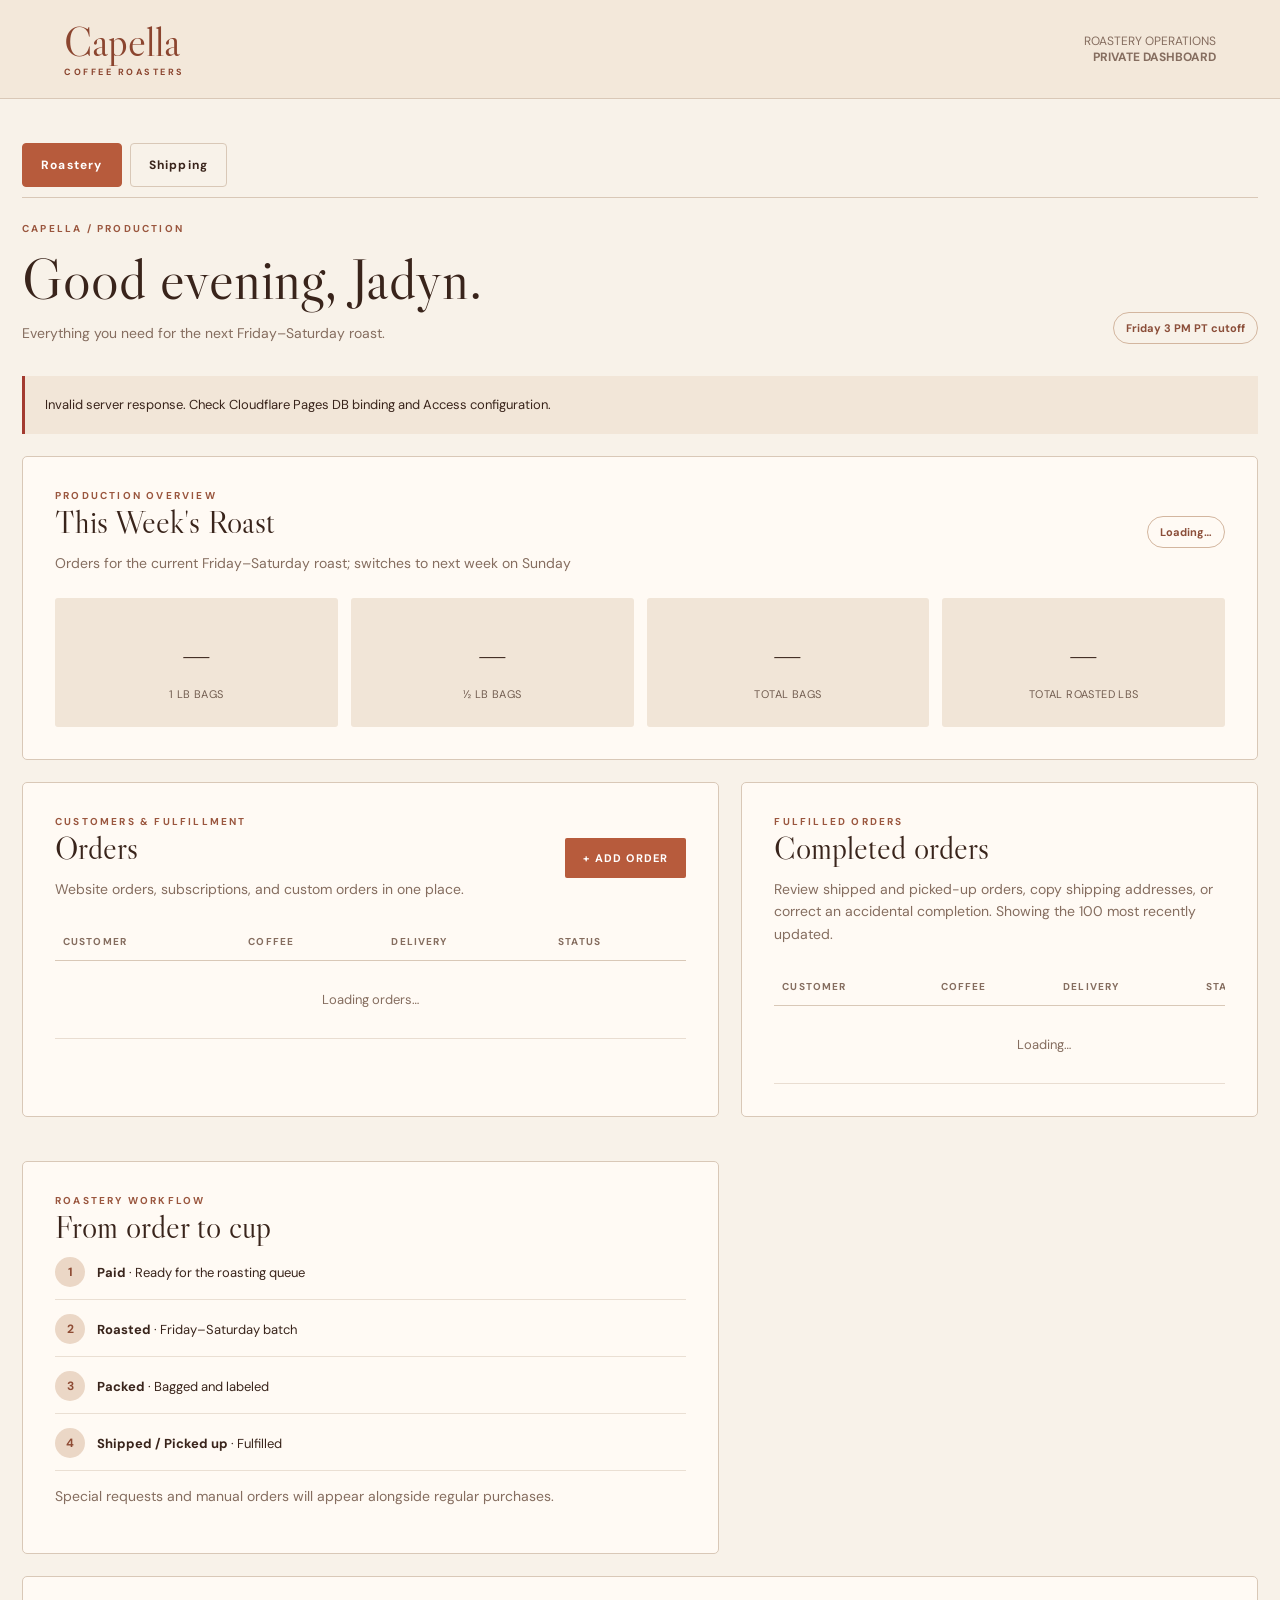
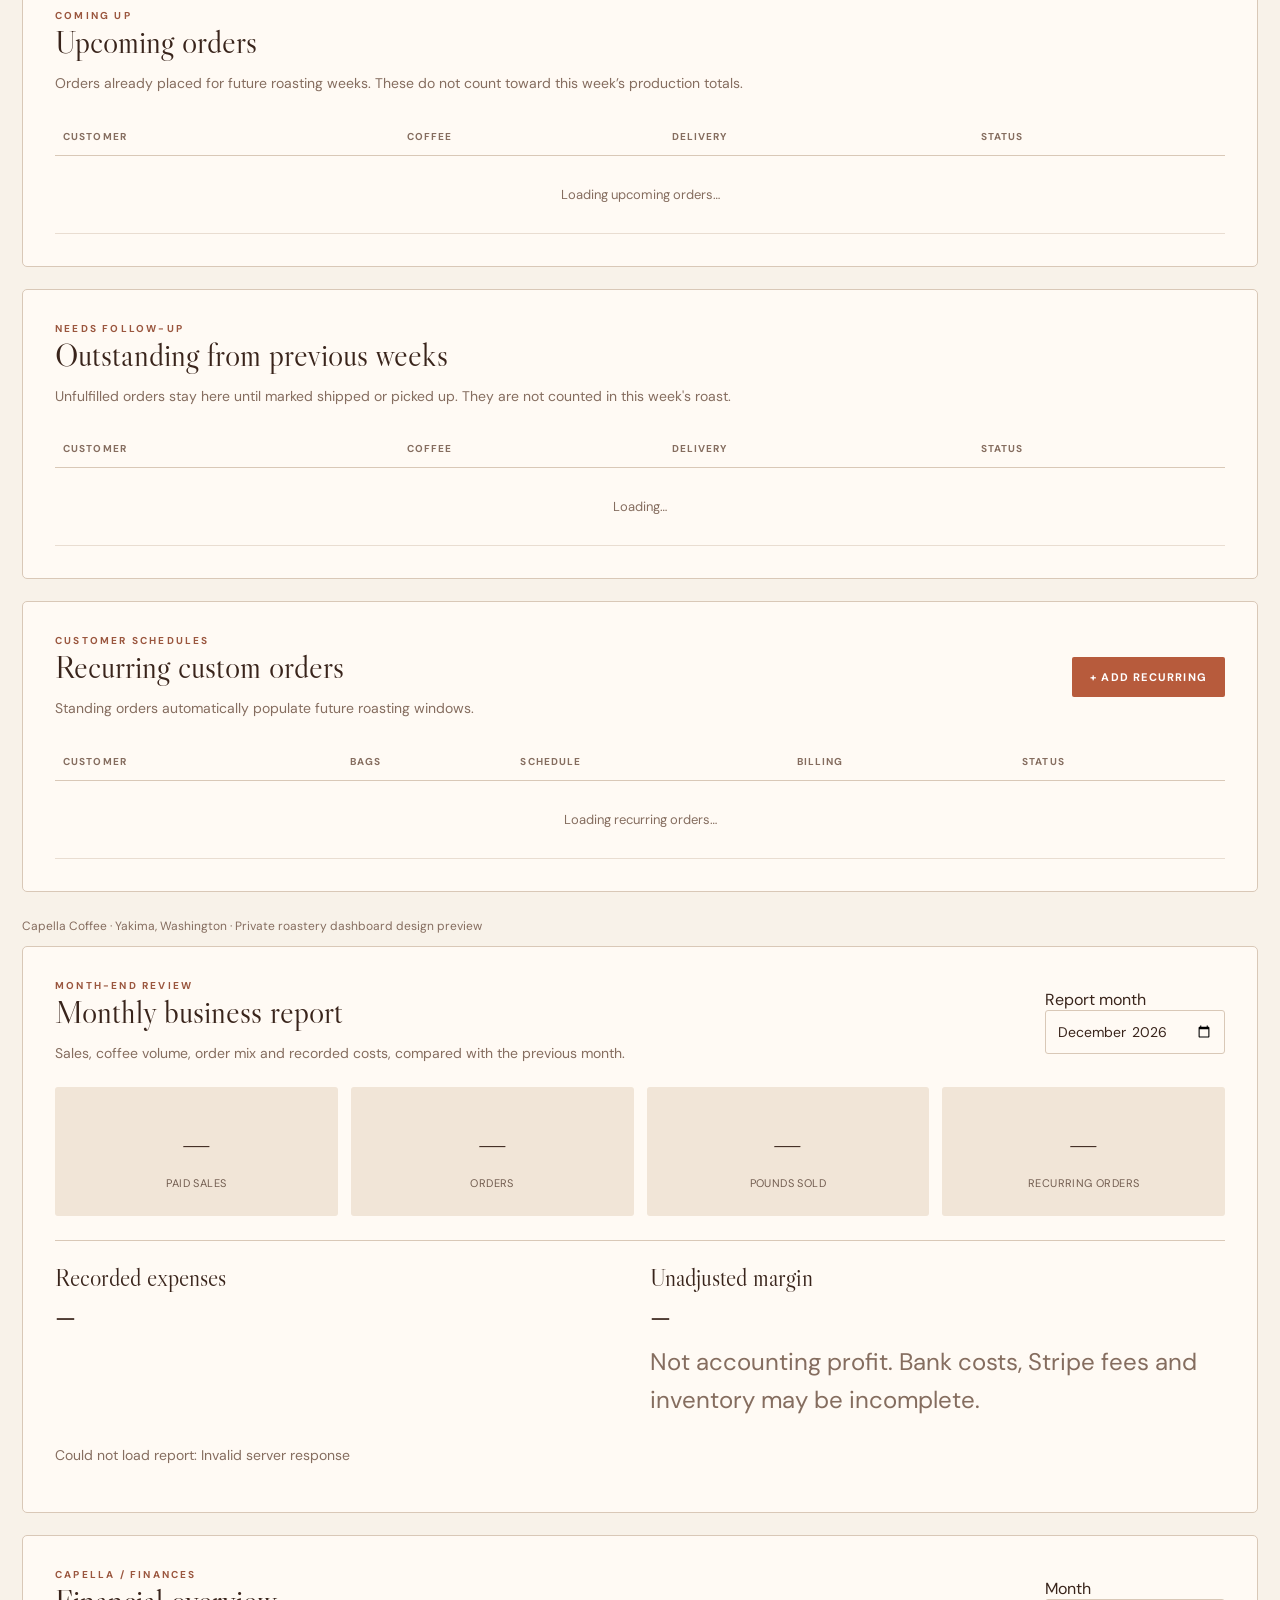
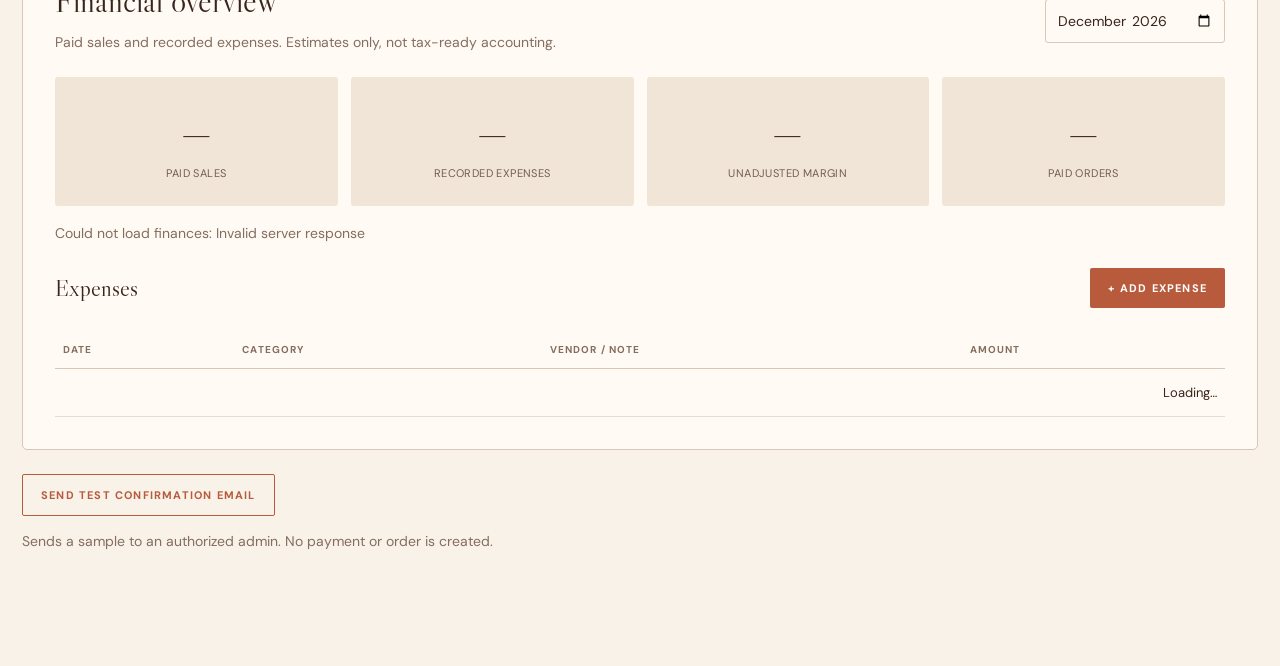
==== commit 273f611e: "Show active orders before completed orders in admin dashboard" ====
--- a/admin-preview/index.html
+++ b/admin-preview/index.html
@@ -79,7 +79,7 @@
 <div class="notice" id="appStatus"><strong>Connecting to Capella orders…</strong> Secure access and database configuration are required.</div>
 <section class="panel"><div class="panel-heading"><div><div class="eyebrow">PRODUCTION OVERVIEW</div><h2>This Week's Roast</h2><p class="sub">Orders for the current Friday–Saturday roast; switches to next week on Sunday</p></div><div class="tag"><span id="windowLabel">Loading…</span></div></div>
 <div class="stats"><div class="stat"><strong id="oneCount">—</strong><span>1 LB BAGS</span></div><div class="stat"><strong id="halfCount">—</strong><span>½ LB BAGS</span></div><div class="stat"><strong id="bagCount">—</strong><span>TOTAL BAGS</span></div><div class="stat"><strong id="poundCount">—</strong><span>TOTAL ROASTED LBS</span></div></div></section>
-<div class="columns"><section class="panel"><div class="panel-heading"><div><div class="eyebrow">FULFILLED ORDERS</div><h2>Completed orders</h2><p class="sub">Review shipped and picked-up orders, copy shipping addresses, or correct an accidental completion. Showing the 100 most recently updated.</p></div></div><div class="table-wrap"><table><thead><tr><th>CUSTOMER</th><th>COFFEE</th><th>DELIVERY</th><th>STATUS</th></tr></thead><tbody id="completedBody"><tr><td colspan="4" class="empty">Loading…</td></tr></tbody></table></div></section><section class="panel"><div class="panel-heading"><div><div class="eyebrow">CUSTOMERS & FULFILLMENT</div><h2>Orders</h2><p class="sub">Website orders, subscriptions, and custom orders in one place.</p></div><button id="newOrder">+ ADD ORDER</button></div><div class="table-wrap"><table><thead><tr><th>CUSTOMER</th><th>COFFEE</th><th>DELIVERY</th><th>STATUS</th></tr></thead><tbody id="ordersBody"><tr><td class="empty" colspan="4">Loading orders…</td></tr></tbody></table></div></section>
+<div class="columns"><section class="panel"><div class="panel-heading"><div><div class="eyebrow">CUSTOMERS & FULFILLMENT</div><h2>Orders</h2><p class="sub">Website orders, subscriptions, and custom orders in one place.</p></div><button id="newOrder">+ ADD ORDER</button></div><div class="table-wrap"><table><thead><tr><th>CUSTOMER</th><th>COFFEE</th><th>DELIVERY</th><th>STATUS</th></tr></thead><tbody id="ordersBody"><tr><td class="empty" colspan="4">Loading orders…</td></tr></tbody></table></div></section><section class="panel"><div class="panel-heading"><div><div class="eyebrow">FULFILLED ORDERS</div><h2>Completed orders</h2><p class="sub">Review shipped and picked-up orders, copy shipping addresses, or correct an accidental completion. Showing the 100 most recently updated.</p></div></div><div class="table-wrap"><table><thead><tr><th>CUSTOMER</th><th>COFFEE</th><th>DELIVERY</th><th>STATUS</th></tr></thead><tbody id="completedBody"><tr><td colspan="4" class="empty">Loading…</td></tr></tbody></table></div></section>
 <section class="panel"><div class="eyebrow">ROASTERY WORKFLOW</div><h2>From order to cup</h2><div class="steps"><div class="step"><div class="dot">1</div><span><strong>Paid</strong> · Ready for the roasting queue</span></div><div class="step"><div class="dot">2</div><span><strong>Roasted</strong> · Friday–Saturday batch</span></div><div class="step"><div class="dot">3</div><span><strong>Packed</strong> · Bagged and labeled</span></div><div class="step"><div class="dot">4</div><span><strong>Shipped / Picked up</strong> · Fulfilled</span></div></div><p class="sub">Special requests and manual orders will appear alongside regular purchases.</p></section></div>
 <section class="panel"><div class="panel-heading"><div><div class="eyebrow">COMING UP</div><h2>Upcoming orders <span id="upcomingCount" class="sub"></span></h2><p class="sub">Orders already placed for future roasting weeks. These do not count toward this week’s production totals.</p></div></div><div class="table-wrap"><table><thead><tr><th>CUSTOMER</th><th>COFFEE</th><th>DELIVERY</th><th>STATUS</th></tr></thead><tbody id="upcomingBody"><tr><td colspan="4" class="empty">Loading upcoming orders…</td></tr></tbody></table></div></section><section class="panel"><div class="panel-heading"><div><div class="eyebrow">NEEDS FOLLOW-UP</div><h2>Outstanding from previous weeks</h2><p class="sub">Unfulfilled orders stay here until marked shipped or picked up. They are not counted in this week's roast.</p></div></div><div class="table-wrap"><table><thead><tr><th>CUSTOMER</th><th>COFFEE</th><th>DELIVERY</th><th>STATUS</th></tr></thead><tbody id="outstandingBody"><tr><td colspan="4" class="empty">Loading…</td></tr></tbody></table></div></section><section class="panel"><div class="panel-heading"><div><div class="eyebrow">CUSTOMER SCHEDULES</div><h2>Recurring custom orders</h2><p class="sub">Standing orders automatically populate future roasting windows.</p></div><button id="newRecurring">+ ADD RECURRING</button></div><div class="table-wrap"><table><thead><tr><th>CUSTOMER</th><th>BAGS</th><th>SCHEDULE</th><th>BILLING</th><th>STATUS</th></tr></thead><tbody id="recurringBody"><tr><td colspan="5" class="empty">Loading recurring orders…</td></tr></tbody></table></div></section></div><div id="shippingView" hidden><section class="panel"><div class="panel-heading"><div><div class="eyebrow">USPS CLICK-N-SHIP</div><h2>Shipping</h2><p class="sub">Orders requiring postage from any roast week. Copy the address, purchase a label in your USPS Business account, then record tracking and mark shipped.</p></div><a class="button" href="https://cns.usps.com/" target="_blank" rel="noopener noreferrer">OPEN USPS</a></div><div id="shippingQueue" class="shipping-queue"><p class="sub">Loading shipping orders…</p></div></section></div><p class="footer">Capella Coffee · Yakima, Washington · Private roastery dashboard design preview</p><dialog id="orderDialog"><h2 id="formTitle">Add order</h2><p class="sub">Custom orders are tracked in the roasting schedule. Adding an order does not charge a customer.</p>
 <form id="orderForm"><div class="formgrid">
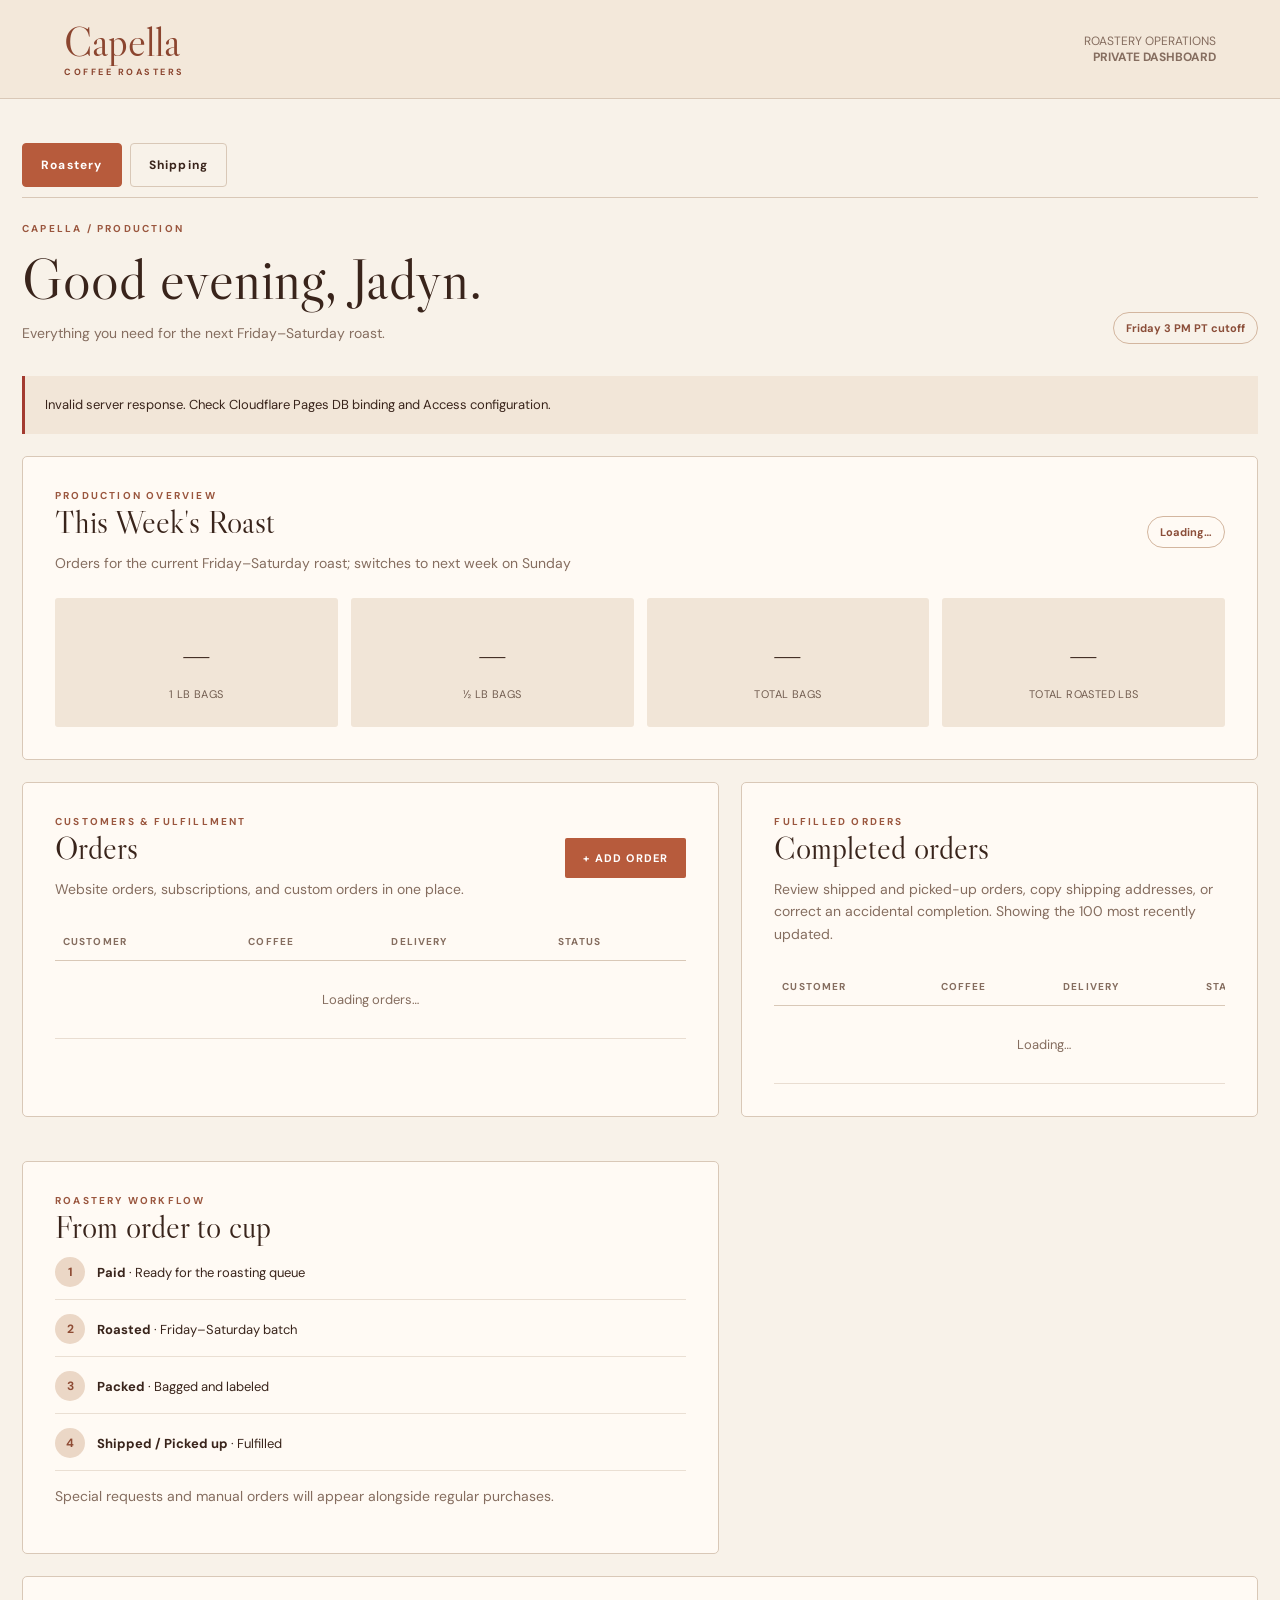
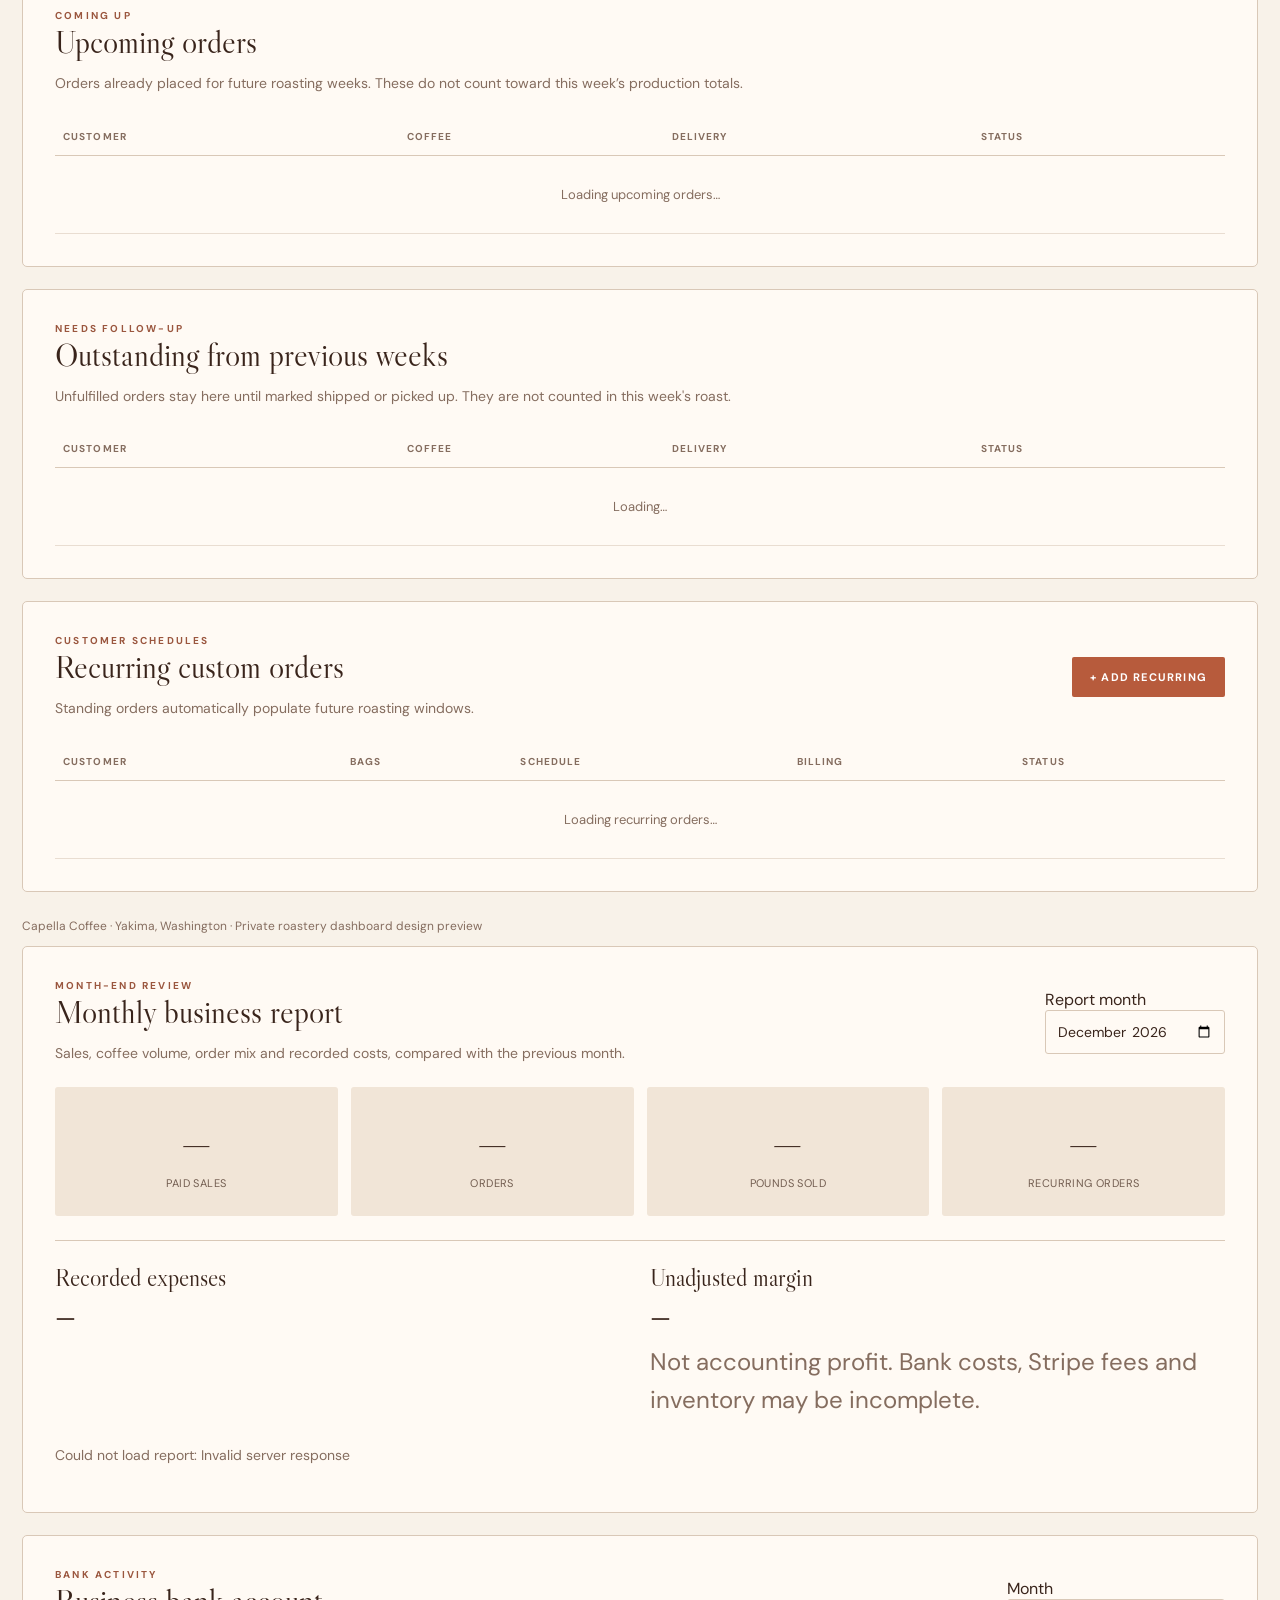
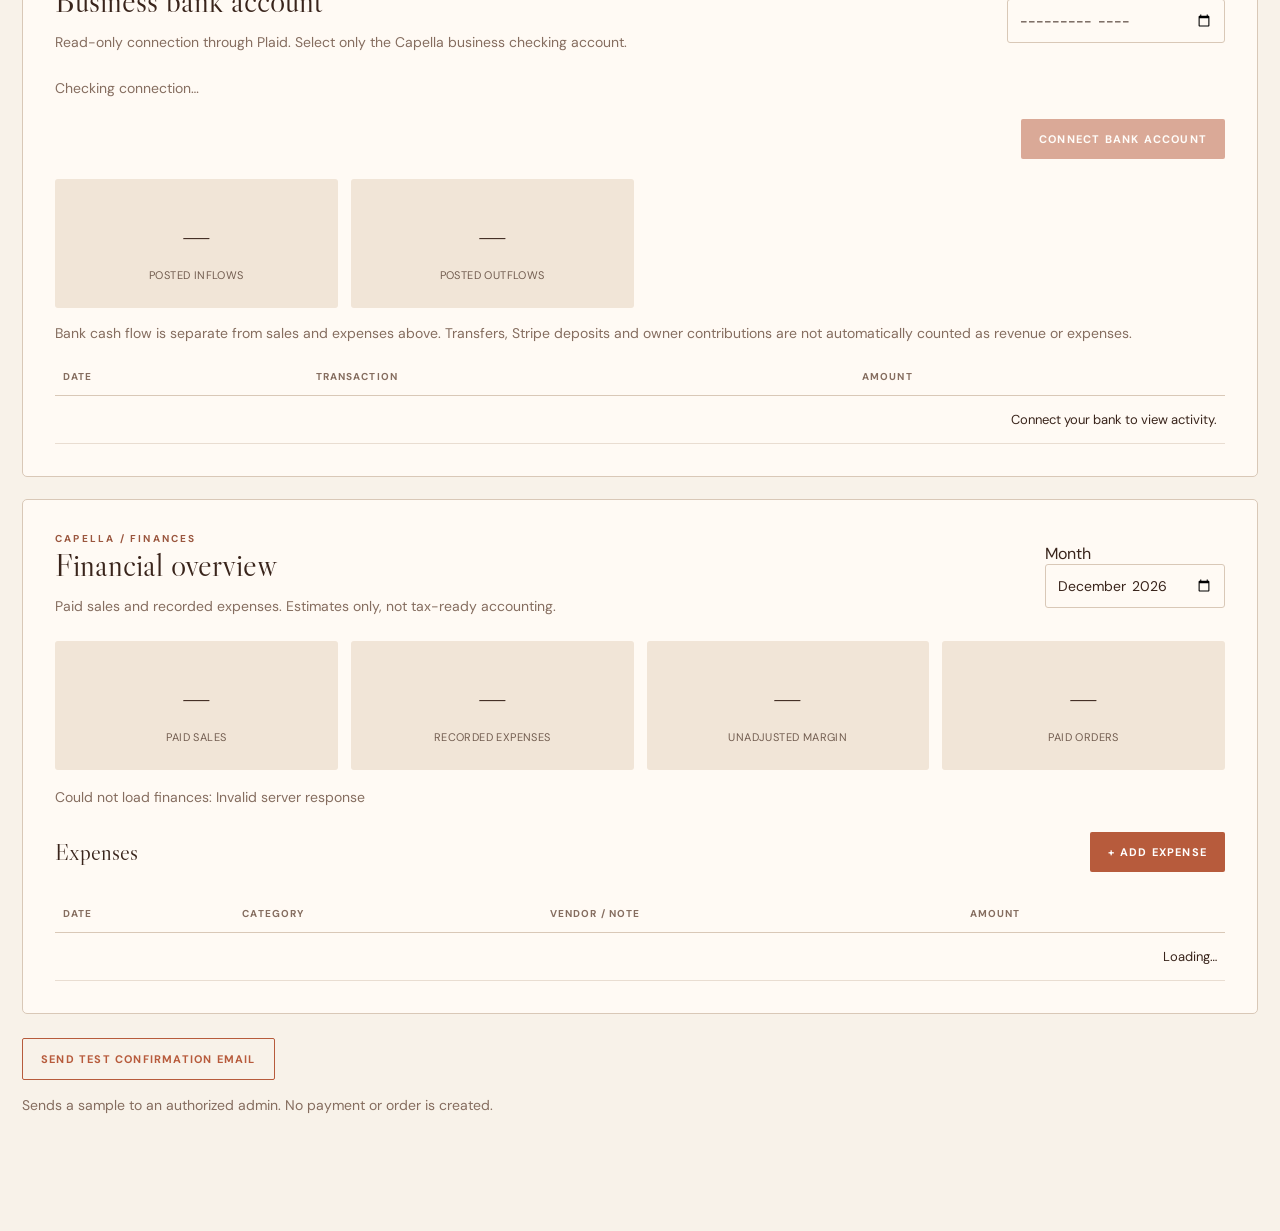
==== commit 94d8da17: "Add business bank connection and monthly cash activity panel" ====
--- a/admin-preview/index.html
+++ b/admin-preview/index.html
@@ -95,4 +95,4 @@
 <label>Payment status<select name="payment_status"><option value="awaiting_payment">Awaiting payment</option><option value="paid">Paid</option></select></label>
 <label class="full">Notes<textarea name="notes" rows="3" placeholder="Special requests or pickup instructions"></textarea></label>
 </div><div class="actions"><button type="button" class="secondary" id="cancelForm">CANCEL</button><button type="submit" id="saveForm">SAVE ORDER</button></div></form></dialog>
-<section class="panel" id="monthlyReport"><div class="panel-heading"><div><div class="eyebrow">MONTH-END REVIEW</div><h2>Monthly business report</h2><p class="sub">Sales, coffee volume, order mix and recorded costs, compared with the previous month.</p></div><label style="max-width:180px">Report month<input type="month" id="reportMonth"></label></div><div class="stats"><div class="stat"><strong id="reportRevenue">—</strong><span>PAID SALES</span></div><div class="stat"><strong id="reportOrders">—</strong><span>ORDERS</span></div><div class="stat"><strong id="reportPounds">—</strong><span>POUNDS SOLD</span></div><div class="stat"><strong id="reportRecurring">—</strong><span>RECURRING ORDERS</span></div></div><p class="sub" id="reportComparison" style="margin-top:16px"></p><div class="report-summary"><div><h3>Recorded expenses</h3><p id="reportExpenses">—</p><div id="reportCategories" class="sub"></div></div><div><h3>Unadjusted margin</h3><p id="reportMargin">—</p><p class="sub">Not accounting profit. Bank costs, Stripe fees and inventory may be incomplete.</p></div></div><p class="sub" id="reportNote"></p></section><section class="panel" id="finances"><div class="panel-heading"><div><div class="eyebrow">CAPELLA / FINANCES</div><h2>Financial overview</h2><p class="sub">Paid sales and recorded expenses. Estimates only, not tax-ready accounting.</p></div><label style="max-width:180px">Month<input type="month" id="financeMonth"></label></div><div class="stats"><div class="stat"><strong id="financeSales">—</strong><span>PAID SALES</span></div><div class="stat"><strong id="financeExpenses">—</strong><span>RECORDED EXPENSES</span></div><div class="stat"><strong id="financeMargin">—</strong><span>UNADJUSTED MARGIN</span></div><div class="stat"><strong id="financeOrders">—</strong><span>PAID ORDERS</span></div></div><p class="sub" id="financeNote" style="margin-top:16px">Loading finances…</p><div class="panel-heading" style="margin-top:24px"><h3>Expenses</h3><button id="addExpense">+ ADD EXPENSE</button></div><div class="table-wrap"><table><thead><tr><th>DATE</th><th>CATEGORY</th><th>VENDOR / NOTE</th><th>AMOUNT</th></tr></thead><tbody id="expenseRows"><tr><td colspan="4">Loading…</td></tr></tbody></table></div></section><dialog id="expenseDialog"><h2>Add expense</h2><form id="expenseForm"><div class="formgrid"><label>Date<input type="date" name="expense_date" required></label><label>Amount ($)<input type="number" name="amount_dollars" min=".01" step=".01" required></label><label>Category<select name="category"><option value="green_beans">Green coffee beans</option><option value="packaging">Bags & labels</option><option value="shipping">Shipping</option><option value="processing_fees">Payment processing fees</option><option value="equipment">Equipment</option><option value="supplies">Supplies</option><option value="marketing">Marketing</option><option value="other">Other</option></select></label><label>Vendor<input name="vendor" maxlength="150"></label><label class="full">Description<input name="description" maxlength="500"></label></div><div class="actions"><button type="button" class="secondary" id="cancelExpense">CANCEL</button><button type="submit" id="saveExpense">SAVE EXPENSE</button></div></form></dialog><div style="margin:24px 0"><button type="button" class="secondary" id="sendTestEmail">SEND TEST CONFIRMATION EMAIL</button><p class="sub">Sends a sample to an authorized admin. No payment or order is created.</p></div><script src="admin.js?v=completed-overdue-fix-20261116"></script></main></body></html>+<section class="panel" id="monthlyReport"><div class="panel-heading"><div><div class="eyebrow">MONTH-END REVIEW</div><h2>Monthly business report</h2><p class="sub">Sales, coffee volume, order mix and recorded costs, compared with the previous month.</p></div><label style="max-width:180px">Report month<input type="month" id="reportMonth"></label></div><div class="stats"><div class="stat"><strong id="reportRevenue">—</strong><span>PAID SALES</span></div><div class="stat"><strong id="reportOrders">—</strong><span>ORDERS</span></div><div class="stat"><strong id="reportPounds">—</strong><span>POUNDS SOLD</span></div><div class="stat"><strong id="reportRecurring">—</strong><span>RECURRING ORDERS</span></div></div><p class="sub" id="reportComparison" style="margin-top:16px"></p><div class="report-summary"><div><h3>Recorded expenses</h3><p id="reportExpenses">—</p><div id="reportCategories" class="sub"></div></div><div><h3>Unadjusted margin</h3><p id="reportMargin">—</p><p class="sub">Not accounting profit. Bank costs, Stripe fees and inventory may be incomplete.</p></div></div><p class="sub" id="reportNote"></p></section><section class="panel" id="bankPanel"><div class="panel-heading"><div><div class="eyebrow">BANK ACTIVITY</div><h2>Business bank account</h2><p class="sub">Read-only connection through Plaid. Select only the Capella business checking account.</p></div><label>Month<input type="month" id="bankMonth"></label></div><p id="bankStatus" class="sub">Checking connection…</p><div class="actions"><button id="bankConnect" disabled>CONNECT BANK ACCOUNT</button><button id="bankSync" class="secondary" hidden>SYNC TRANSACTIONS</button><button id="bankDisconnect" class="secondary" hidden>DISCONNECT</button></div><div class="stats" style="margin-top:20px"><div class="stat"><strong id="bankIn">—</strong><span>POSTED INFLOWS</span></div><div class="stat"><strong id="bankOut">—</strong><span>POSTED OUTFLOWS</span></div></div><p class="sub">Bank cash flow is separate from sales and expenses above. Transfers, Stripe deposits and owner contributions are not automatically counted as revenue or expenses.</p><div class="table-wrap"><table><thead><tr><th>DATE</th><th>TRANSACTION</th><th>AMOUNT</th></tr></thead><tbody id="bankRows"><tr><td colspan="3">Connect your bank to view activity.</td></tr></tbody></table></div></section><section class="panel" id="finances"><div class="panel-heading"><div><div class="eyebrow">CAPELLA / FINANCES</div><h2>Financial overview</h2><p class="sub">Paid sales and recorded expenses. Estimates only, not tax-ready accounting.</p></div><label style="max-width:180px">Month<input type="month" id="financeMonth"></label></div><div class="stats"><div class="stat"><strong id="financeSales">—</strong><span>PAID SALES</span></div><div class="stat"><strong id="financeExpenses">—</strong><span>RECORDED EXPENSES</span></div><div class="stat"><strong id="financeMargin">—</strong><span>UNADJUSTED MARGIN</span></div><div class="stat"><strong id="financeOrders">—</strong><span>PAID ORDERS</span></div></div><p class="sub" id="financeNote" style="margin-top:16px">Loading finances…</p><div class="panel-heading" style="margin-top:24px"><h3>Expenses</h3><button id="addExpense">+ ADD EXPENSE</button></div><div class="table-wrap"><table><thead><tr><th>DATE</th><th>CATEGORY</th><th>VENDOR / NOTE</th><th>AMOUNT</th></tr></thead><tbody id="expenseRows"><tr><td colspan="4">Loading…</td></tr></tbody></table></div></section><dialog id="expenseDialog"><h2>Add expense</h2><form id="expenseForm"><div class="formgrid"><label>Date<input type="date" name="expense_date" required></label><label>Amount ($)<input type="number" name="amount_dollars" min=".01" step=".01" required></label><label>Category<select name="category"><option value="green_beans">Green coffee beans</option><option value="packaging">Bags & labels</option><option value="shipping">Shipping</option><option value="processing_fees">Payment processing fees</option><option value="equipment">Equipment</option><option value="supplies">Supplies</option><option value="marketing">Marketing</option><option value="other">Other</option></select></label><label>Vendor<input name="vendor" maxlength="150"></label><label class="full">Description<input name="description" maxlength="500"></label></div><div class="actions"><button type="button" class="secondary" id="cancelExpense">CANCEL</button><button type="submit" id="saveExpense">SAVE EXPENSE</button></div></form></dialog><div style="margin:24px 0"><button type="button" class="secondary" id="sendTestEmail">SEND TEST CONFIRMATION EMAIL</button><p class="sub">Sends a sample to an authorized admin. No payment or order is created.</p></div><script src="admin.js?v=plaid-20261124"></script></main></body></html>
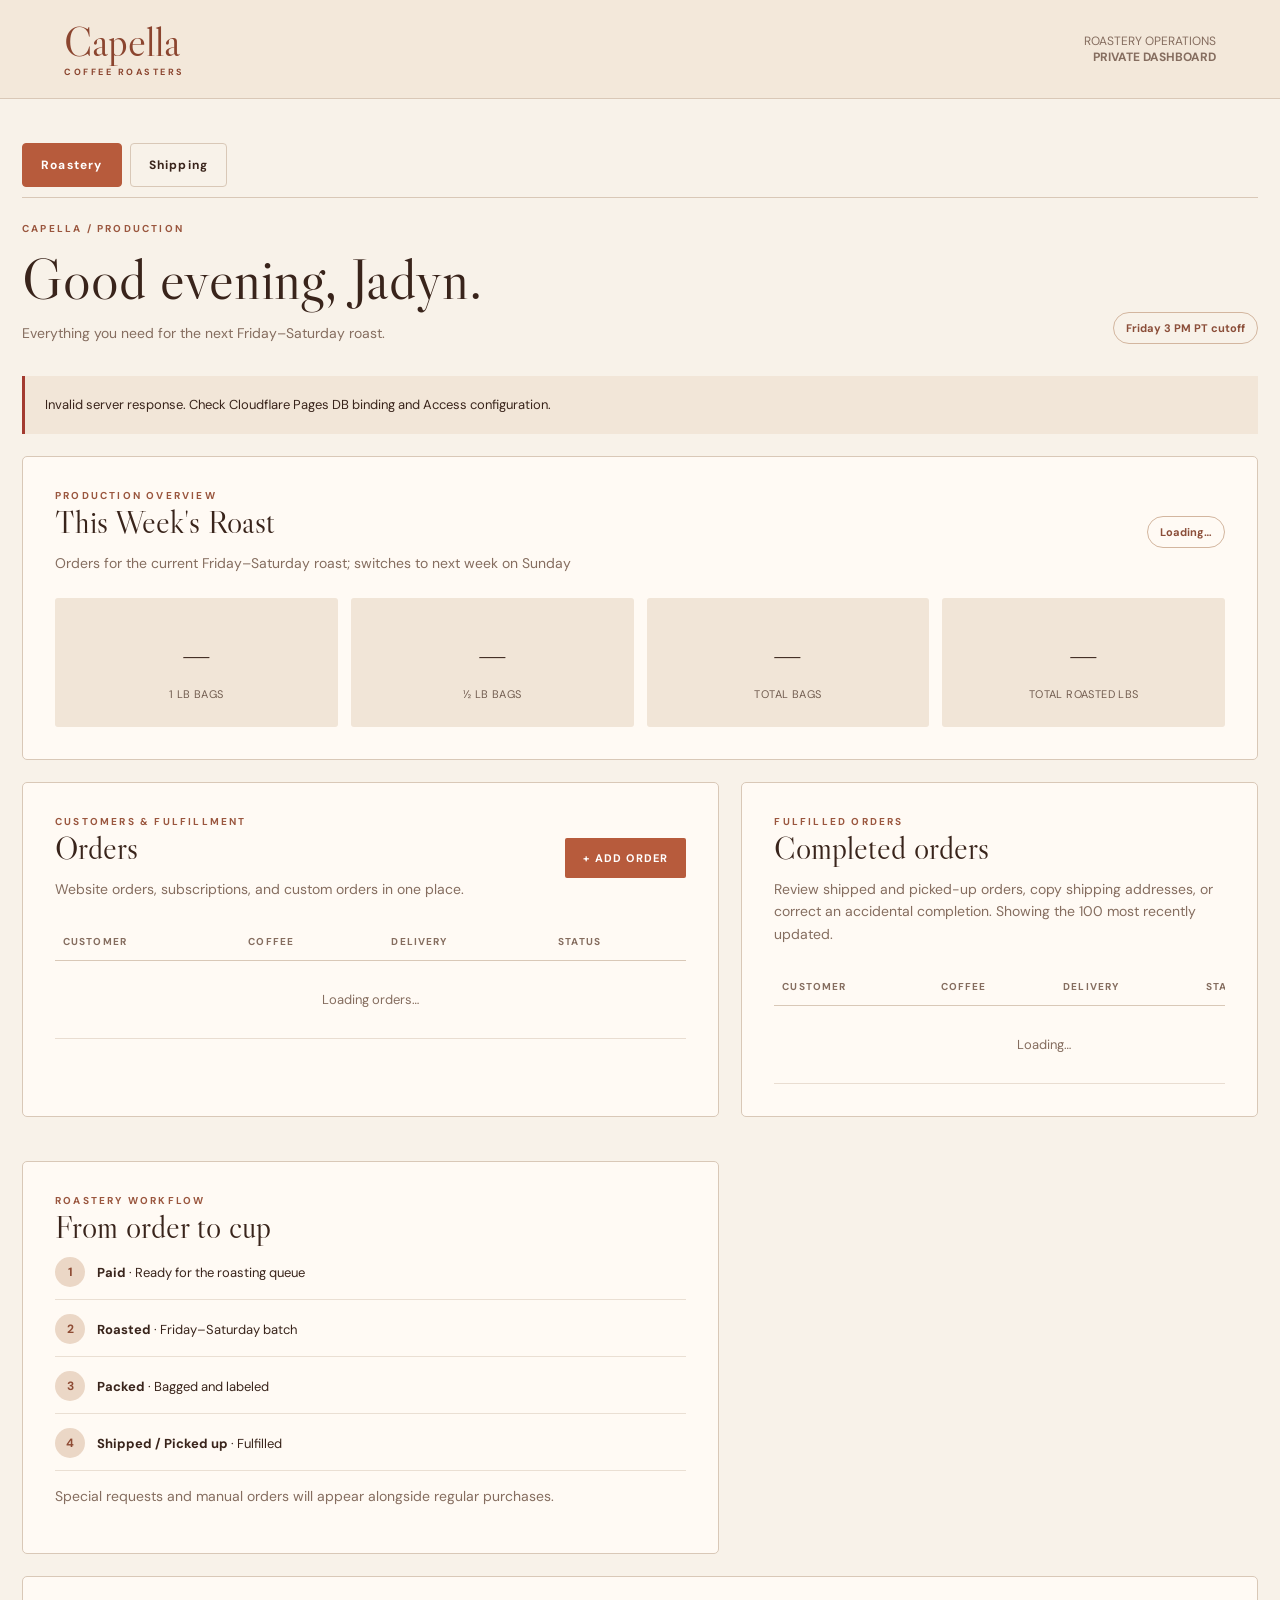
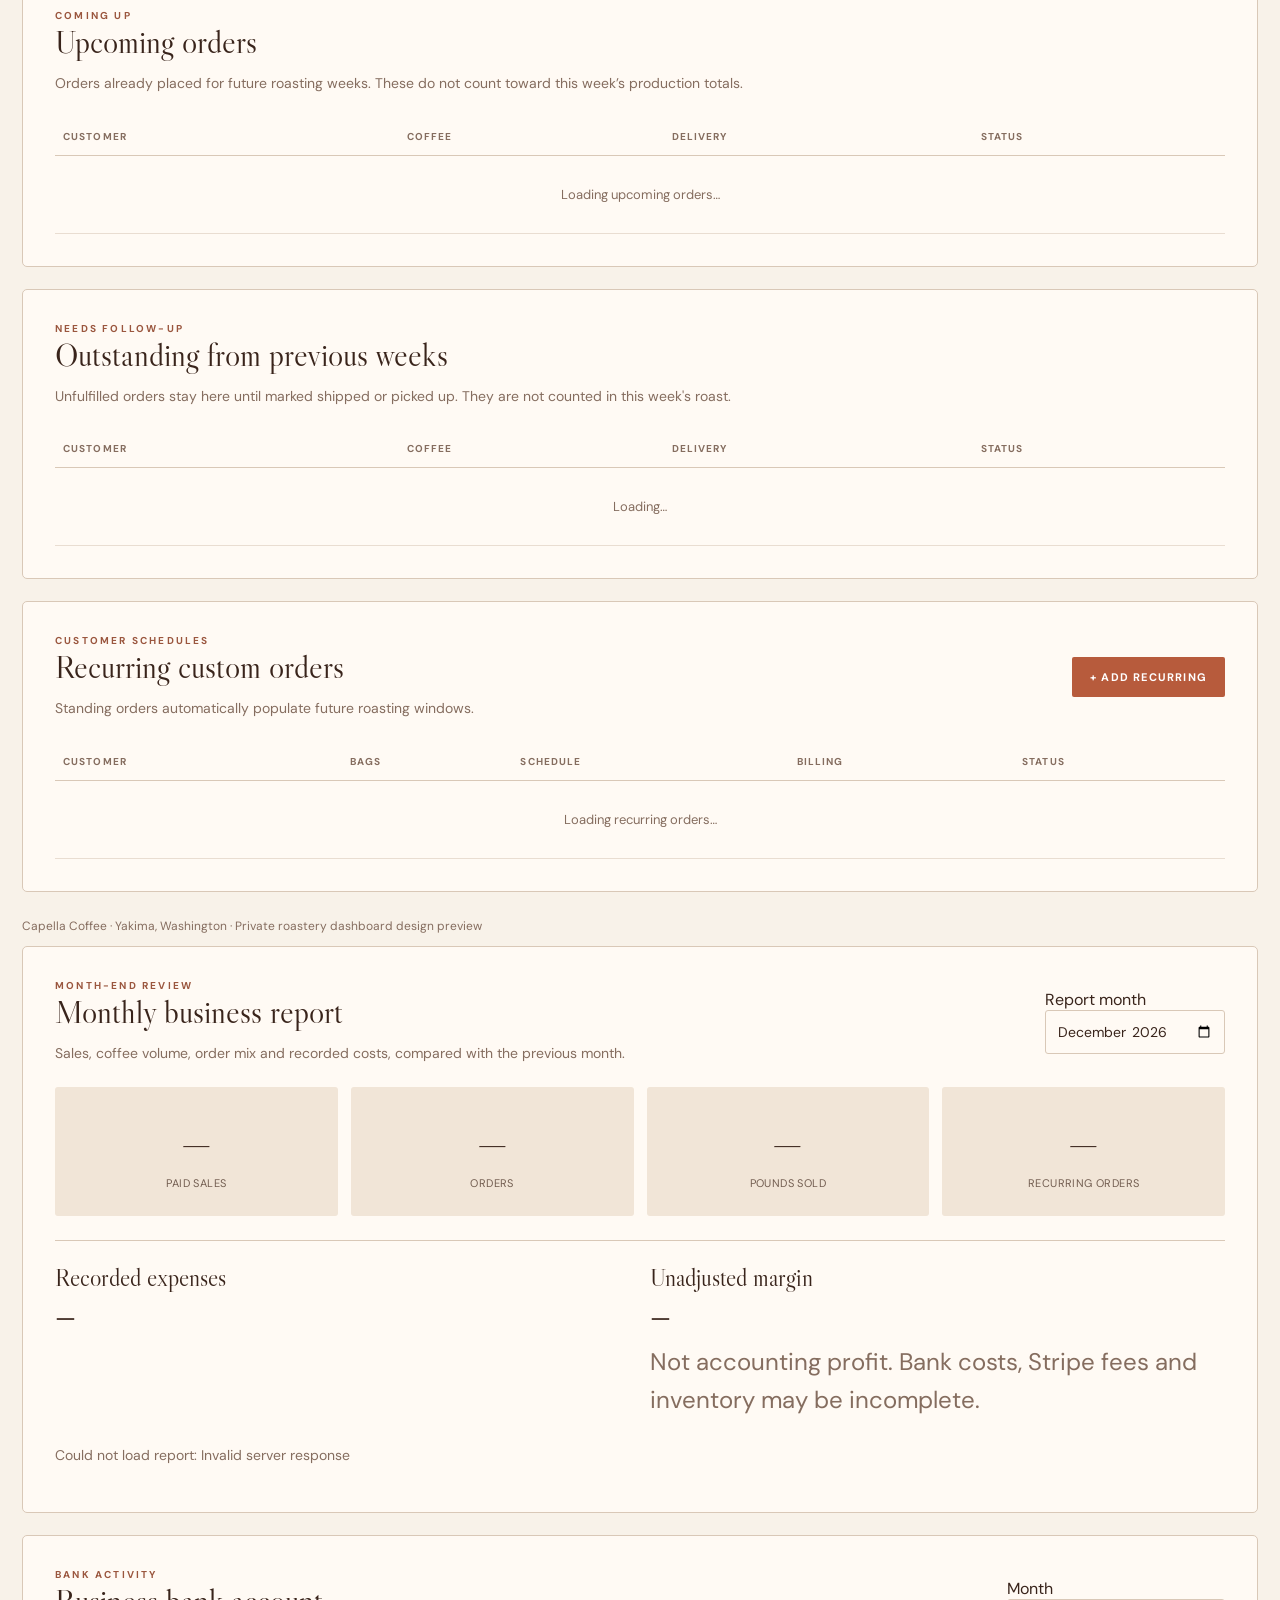
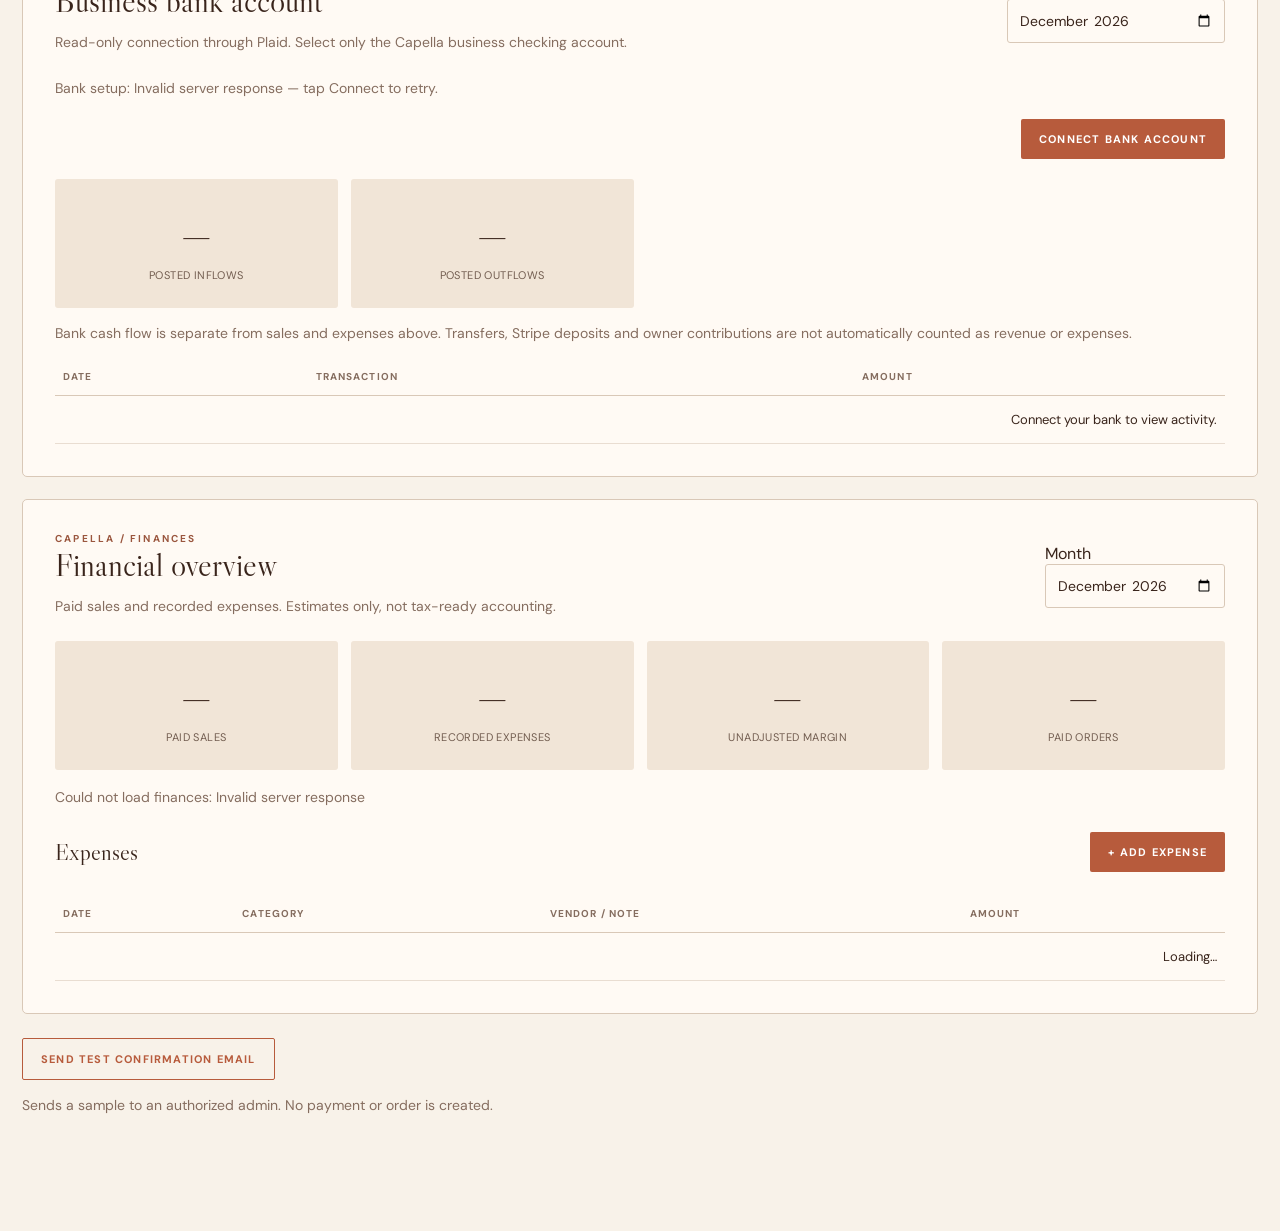
==== commit be9a96bd: "Refresh bank connection script cache" ====
--- a/admin-preview/index.html
+++ b/admin-preview/index.html
@@ -95,4 +95,4 @@
 <label>Payment status<select name="payment_status"><option value="awaiting_payment">Awaiting payment</option><option value="paid">Paid</option></select></label>
 <label class="full">Notes<textarea name="notes" rows="3" placeholder="Special requests or pickup instructions"></textarea></label>
 </div><div class="actions"><button type="button" class="secondary" id="cancelForm">CANCEL</button><button type="submit" id="saveForm">SAVE ORDER</button></div></form></dialog>
-<section class="panel" id="monthlyReport"><div class="panel-heading"><div><div class="eyebrow">MONTH-END REVIEW</div><h2>Monthly business report</h2><p class="sub">Sales, coffee volume, order mix and recorded costs, compared with the previous month.</p></div><label style="max-width:180px">Report month<input type="month" id="reportMonth"></label></div><div class="stats"><div class="stat"><strong id="reportRevenue">—</strong><span>PAID SALES</span></div><div class="stat"><strong id="reportOrders">—</strong><span>ORDERS</span></div><div class="stat"><strong id="reportPounds">—</strong><span>POUNDS SOLD</span></div><div class="stat"><strong id="reportRecurring">—</strong><span>RECURRING ORDERS</span></div></div><p class="sub" id="reportComparison" style="margin-top:16px"></p><div class="report-summary"><div><h3>Recorded expenses</h3><p id="reportExpenses">—</p><div id="reportCategories" class="sub"></div></div><div><h3>Unadjusted margin</h3><p id="reportMargin">—</p><p class="sub">Not accounting profit. Bank costs, Stripe fees and inventory may be incomplete.</p></div></div><p class="sub" id="reportNote"></p></section><section class="panel" id="bankPanel"><div class="panel-heading"><div><div class="eyebrow">BANK ACTIVITY</div><h2>Business bank account</h2><p class="sub">Read-only connection through Plaid. Select only the Capella business checking account.</p></div><label>Month<input type="month" id="bankMonth"></label></div><p id="bankStatus" class="sub">Checking connection…</p><div class="actions"><button id="bankConnect" disabled>CONNECT BANK ACCOUNT</button><button id="bankSync" class="secondary" hidden>SYNC TRANSACTIONS</button><button id="bankDisconnect" class="secondary" hidden>DISCONNECT</button></div><div class="stats" style="margin-top:20px"><div class="stat"><strong id="bankIn">—</strong><span>POSTED INFLOWS</span></div><div class="stat"><strong id="bankOut">—</strong><span>POSTED OUTFLOWS</span></div></div><p class="sub">Bank cash flow is separate from sales and expenses above. Transfers, Stripe deposits and owner contributions are not automatically counted as revenue or expenses.</p><div class="table-wrap"><table><thead><tr><th>DATE</th><th>TRANSACTION</th><th>AMOUNT</th></tr></thead><tbody id="bankRows"><tr><td colspan="3">Connect your bank to view activity.</td></tr></tbody></table></div></section><section class="panel" id="finances"><div class="panel-heading"><div><div class="eyebrow">CAPELLA / FINANCES</div><h2>Financial overview</h2><p class="sub">Paid sales and recorded expenses. Estimates only, not tax-ready accounting.</p></div><label style="max-width:180px">Month<input type="month" id="financeMonth"></label></div><div class="stats"><div class="stat"><strong id="financeSales">—</strong><span>PAID SALES</span></div><div class="stat"><strong id="financeExpenses">—</strong><span>RECORDED EXPENSES</span></div><div class="stat"><strong id="financeMargin">—</strong><span>UNADJUSTED MARGIN</span></div><div class="stat"><strong id="financeOrders">—</strong><span>PAID ORDERS</span></div></div><p class="sub" id="financeNote" style="margin-top:16px">Loading finances…</p><div class="panel-heading" style="margin-top:24px"><h3>Expenses</h3><button id="addExpense">+ ADD EXPENSE</button></div><div class="table-wrap"><table><thead><tr><th>DATE</th><th>CATEGORY</th><th>VENDOR / NOTE</th><th>AMOUNT</th></tr></thead><tbody id="expenseRows"><tr><td colspan="4">Loading…</td></tr></tbody></table></div></section><dialog id="expenseDialog"><h2>Add expense</h2><form id="expenseForm"><div class="formgrid"><label>Date<input type="date" name="expense_date" required></label><label>Amount ($)<input type="number" name="amount_dollars" min=".01" step=".01" required></label><label>Category<select name="category"><option value="green_beans">Green coffee beans</option><option value="packaging">Bags & labels</option><option value="shipping">Shipping</option><option value="processing_fees">Payment processing fees</option><option value="equipment">Equipment</option><option value="supplies">Supplies</option><option value="marketing">Marketing</option><option value="other">Other</option></select></label><label>Vendor<input name="vendor" maxlength="150"></label><label class="full">Description<input name="description" maxlength="500"></label></div><div class="actions"><button type="button" class="secondary" id="cancelExpense">CANCEL</button><button type="submit" id="saveExpense">SAVE EXPENSE</button></div></form></dialog><div style="margin:24px 0"><button type="button" class="secondary" id="sendTestEmail">SEND TEST CONFIRMATION EMAIL</button><p class="sub">Sends a sample to an authorized admin. No payment or order is created.</p></div><script src="admin.js?v=plaid-20261124"></script></main></body></html>+<section class="panel" id="monthlyReport"><div class="panel-heading"><div><div class="eyebrow">MONTH-END REVIEW</div><h2>Monthly business report</h2><p class="sub">Sales, coffee volume, order mix and recorded costs, compared with the previous month.</p></div><label style="max-width:180px">Report month<input type="month" id="reportMonth"></label></div><div class="stats"><div class="stat"><strong id="reportRevenue">—</strong><span>PAID SALES</span></div><div class="stat"><strong id="reportOrders">—</strong><span>ORDERS</span></div><div class="stat"><strong id="reportPounds">—</strong><span>POUNDS SOLD</span></div><div class="stat"><strong id="reportRecurring">—</strong><span>RECURRING ORDERS</span></div></div><p class="sub" id="reportComparison" style="margin-top:16px"></p><div class="report-summary"><div><h3>Recorded expenses</h3><p id="reportExpenses">—</p><div id="reportCategories" class="sub"></div></div><div><h3>Unadjusted margin</h3><p id="reportMargin">—</p><p class="sub">Not accounting profit. Bank costs, Stripe fees and inventory may be incomplete.</p></div></div><p class="sub" id="reportNote"></p></section><section class="panel" id="bankPanel"><div class="panel-heading"><div><div class="eyebrow">BANK ACTIVITY</div><h2>Business bank account</h2><p class="sub">Read-only connection through Plaid. Select only the Capella business checking account.</p></div><label>Month<input type="month" id="bankMonth"></label></div><p id="bankStatus" class="sub">Checking connection…</p><div class="actions"><button id="bankConnect" disabled>CONNECT BANK ACCOUNT</button><button id="bankSync" class="secondary" hidden>SYNC TRANSACTIONS</button><button id="bankDisconnect" class="secondary" hidden>DISCONNECT</button></div><div class="stats" style="margin-top:20px"><div class="stat"><strong id="bankIn">—</strong><span>POSTED INFLOWS</span></div><div class="stat"><strong id="bankOut">—</strong><span>POSTED OUTFLOWS</span></div></div><p class="sub">Bank cash flow is separate from sales and expenses above. Transfers, Stripe deposits and owner contributions are not automatically counted as revenue or expenses.</p><div class="table-wrap"><table><thead><tr><th>DATE</th><th>TRANSACTION</th><th>AMOUNT</th></tr></thead><tbody id="bankRows"><tr><td colspan="3">Connect your bank to view activity.</td></tr></tbody></table></div></section><section class="panel" id="finances"><div class="panel-heading"><div><div class="eyebrow">CAPELLA / FINANCES</div><h2>Financial overview</h2><p class="sub">Paid sales and recorded expenses. Estimates only, not tax-ready accounting.</p></div><label style="max-width:180px">Month<input type="month" id="financeMonth"></label></div><div class="stats"><div class="stat"><strong id="financeSales">—</strong><span>PAID SALES</span></div><div class="stat"><strong id="financeExpenses">—</strong><span>RECORDED EXPENSES</span></div><div class="stat"><strong id="financeMargin">—</strong><span>UNADJUSTED MARGIN</span></div><div class="stat"><strong id="financeOrders">—</strong><span>PAID ORDERS</span></div></div><p class="sub" id="financeNote" style="margin-top:16px">Loading finances…</p><div class="panel-heading" style="margin-top:24px"><h3>Expenses</h3><button id="addExpense">+ ADD EXPENSE</button></div><div class="table-wrap"><table><thead><tr><th>DATE</th><th>CATEGORY</th><th>VENDOR / NOTE</th><th>AMOUNT</th></tr></thead><tbody id="expenseRows"><tr><td colspan="4">Loading…</td></tr></tbody></table></div></section><dialog id="expenseDialog"><h2>Add expense</h2><form id="expenseForm"><div class="formgrid"><label>Date<input type="date" name="expense_date" required></label><label>Amount ($)<input type="number" name="amount_dollars" min=".01" step=".01" required></label><label>Category<select name="category"><option value="green_beans">Green coffee beans</option><option value="packaging">Bags & labels</option><option value="shipping">Shipping</option><option value="processing_fees">Payment processing fees</option><option value="equipment">Equipment</option><option value="supplies">Supplies</option><option value="marketing">Marketing</option><option value="other">Other</option></select></label><label>Vendor<input name="vendor" maxlength="150"></label><label class="full">Description<input name="description" maxlength="500"></label></div><div class="actions"><button type="button" class="secondary" id="cancelExpense">CANCEL</button><button type="submit" id="saveExpense">SAVE EXPENSE</button></div></form></dialog><div style="margin:24px 0"><button type="button" class="secondary" id="sendTestEmail">SEND TEST CONFIRMATION EMAIL</button><p class="sub">Sends a sample to an authorized admin. No payment or order is created.</p></div><script src="admin.js?v=plaid-retry-20261124"></script></main></body></html>
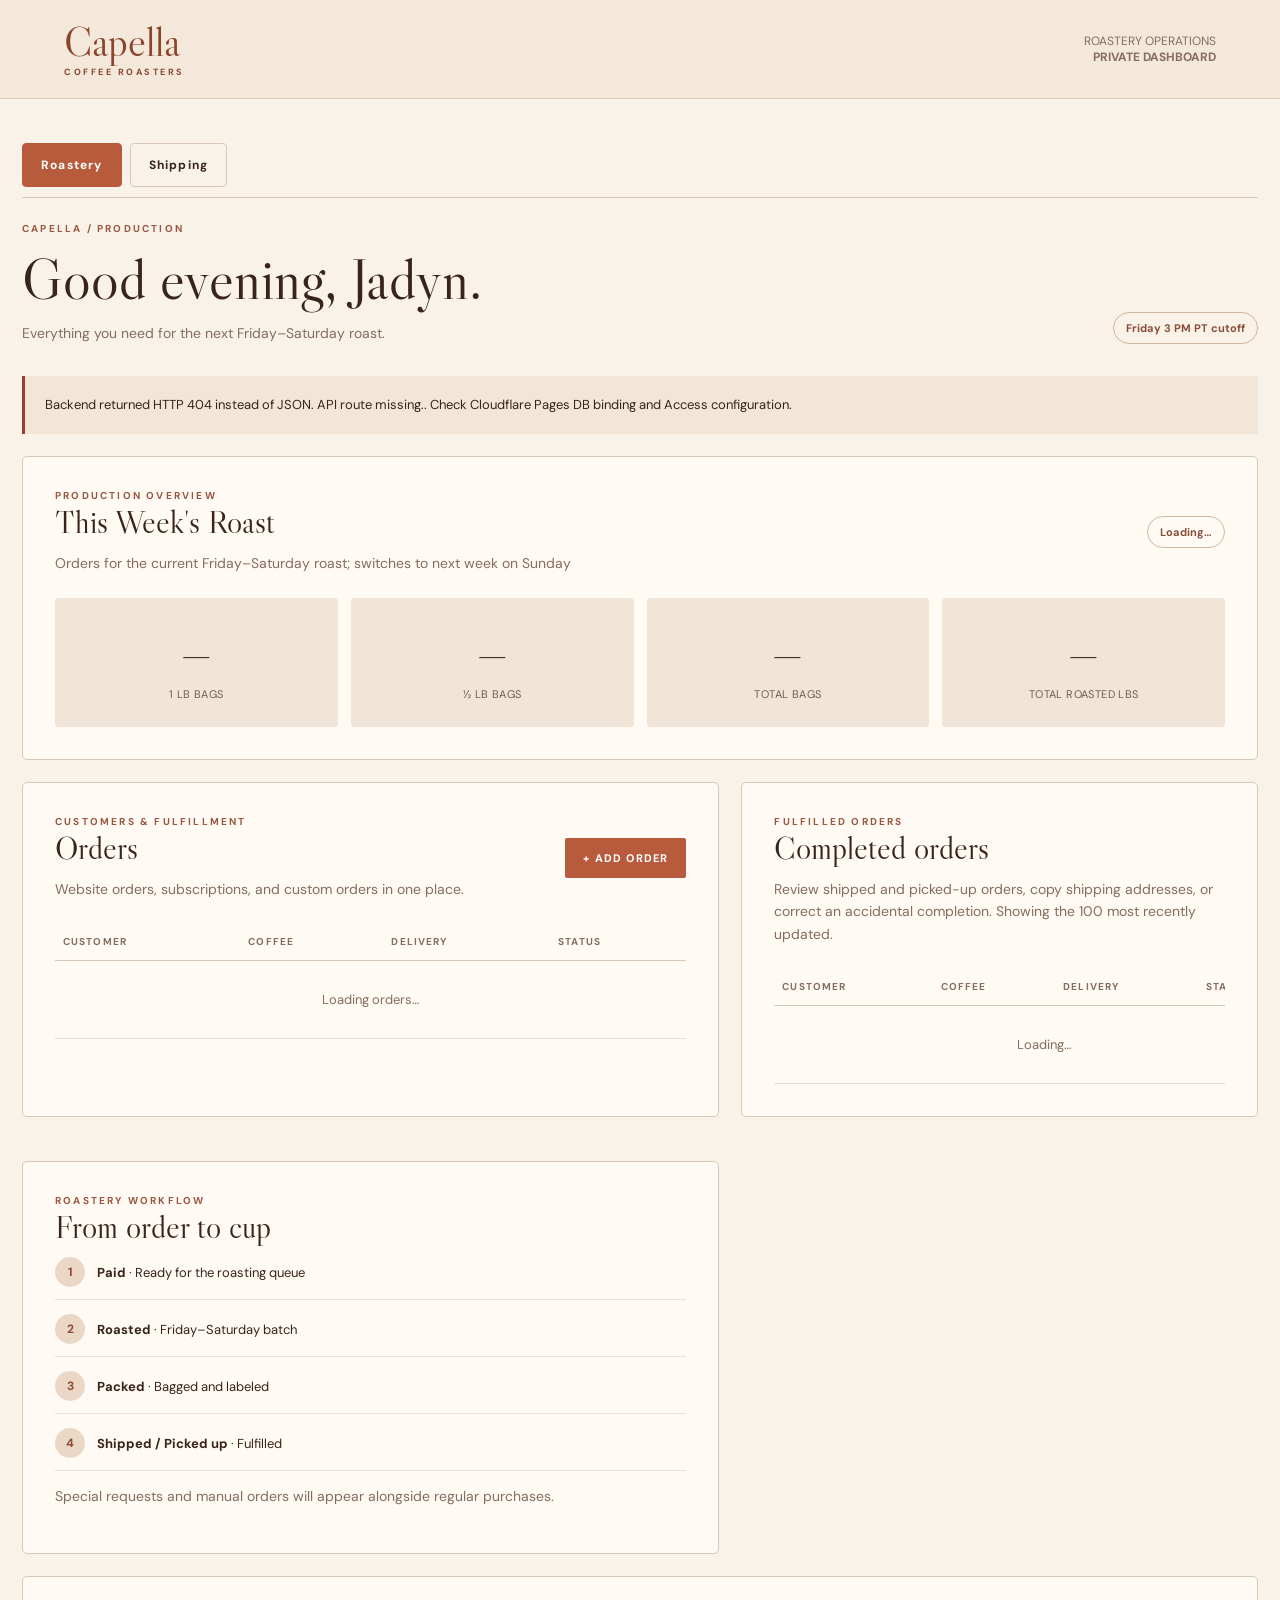
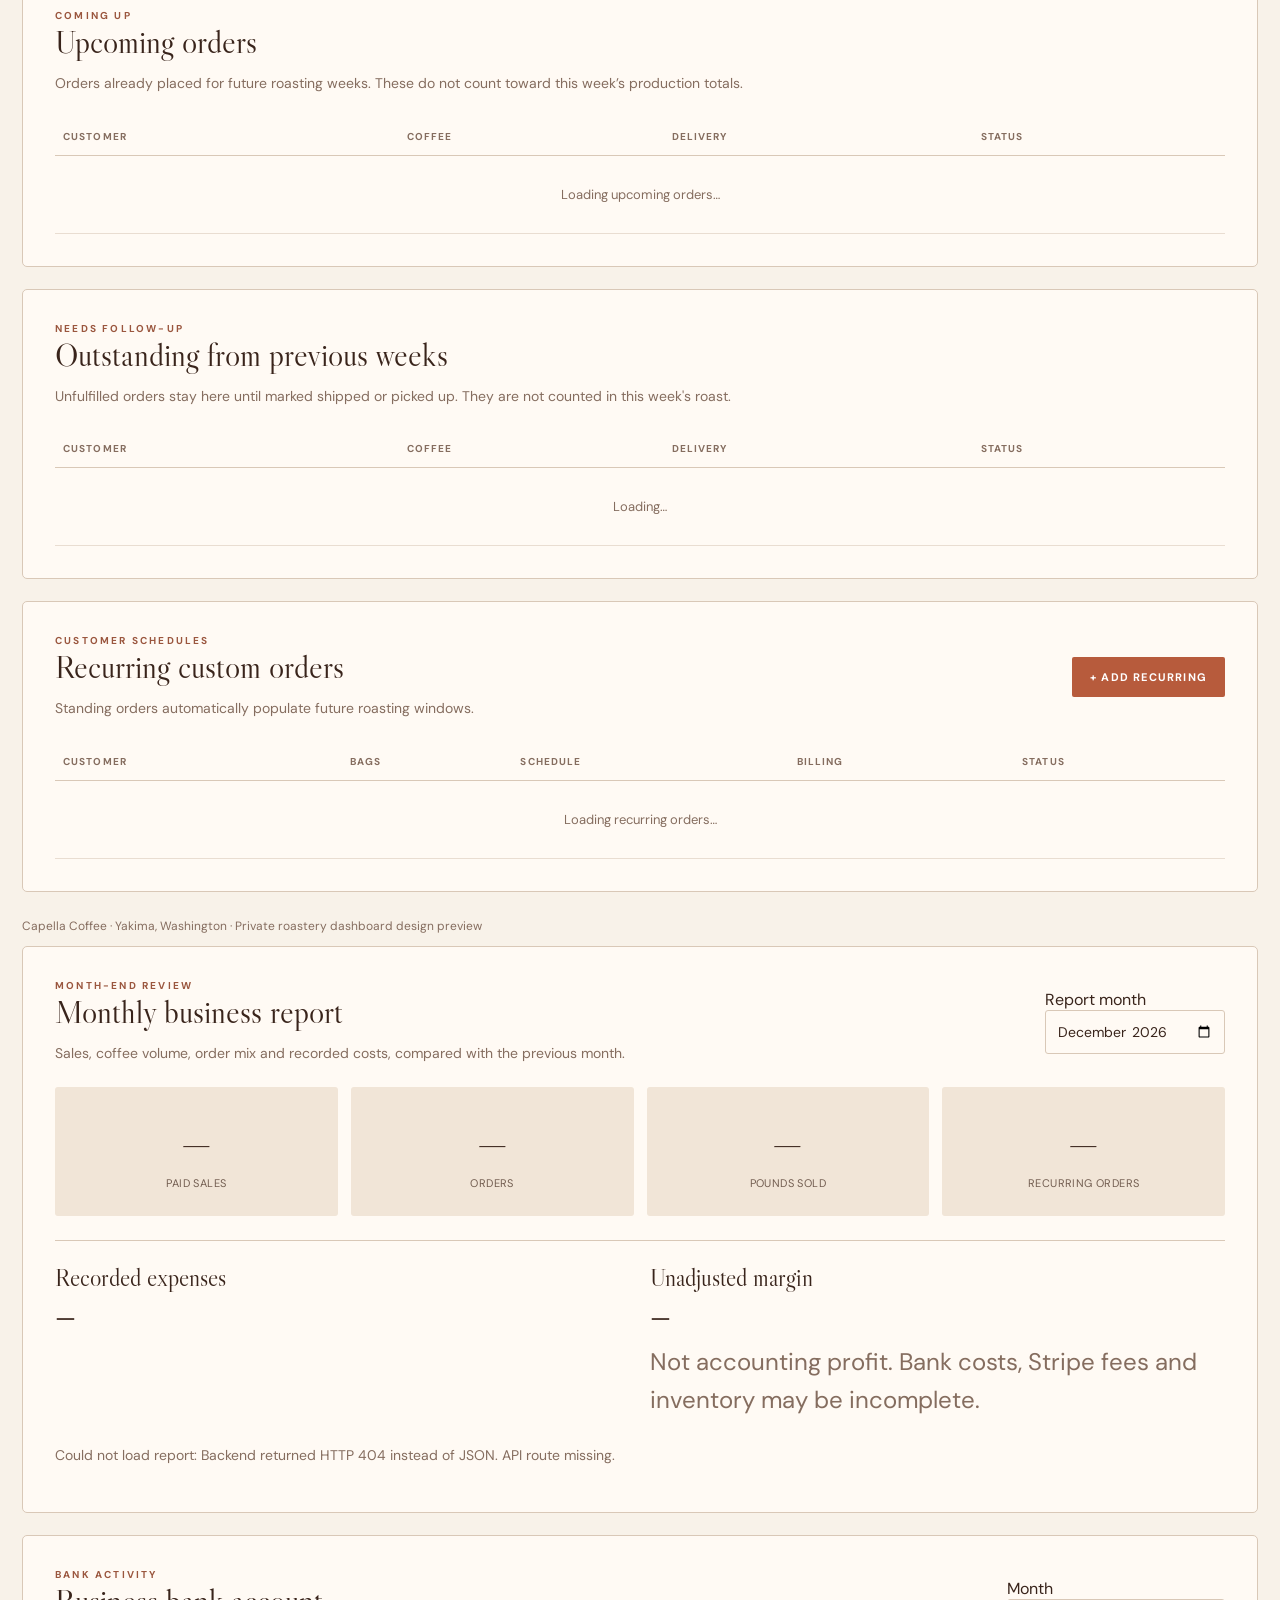
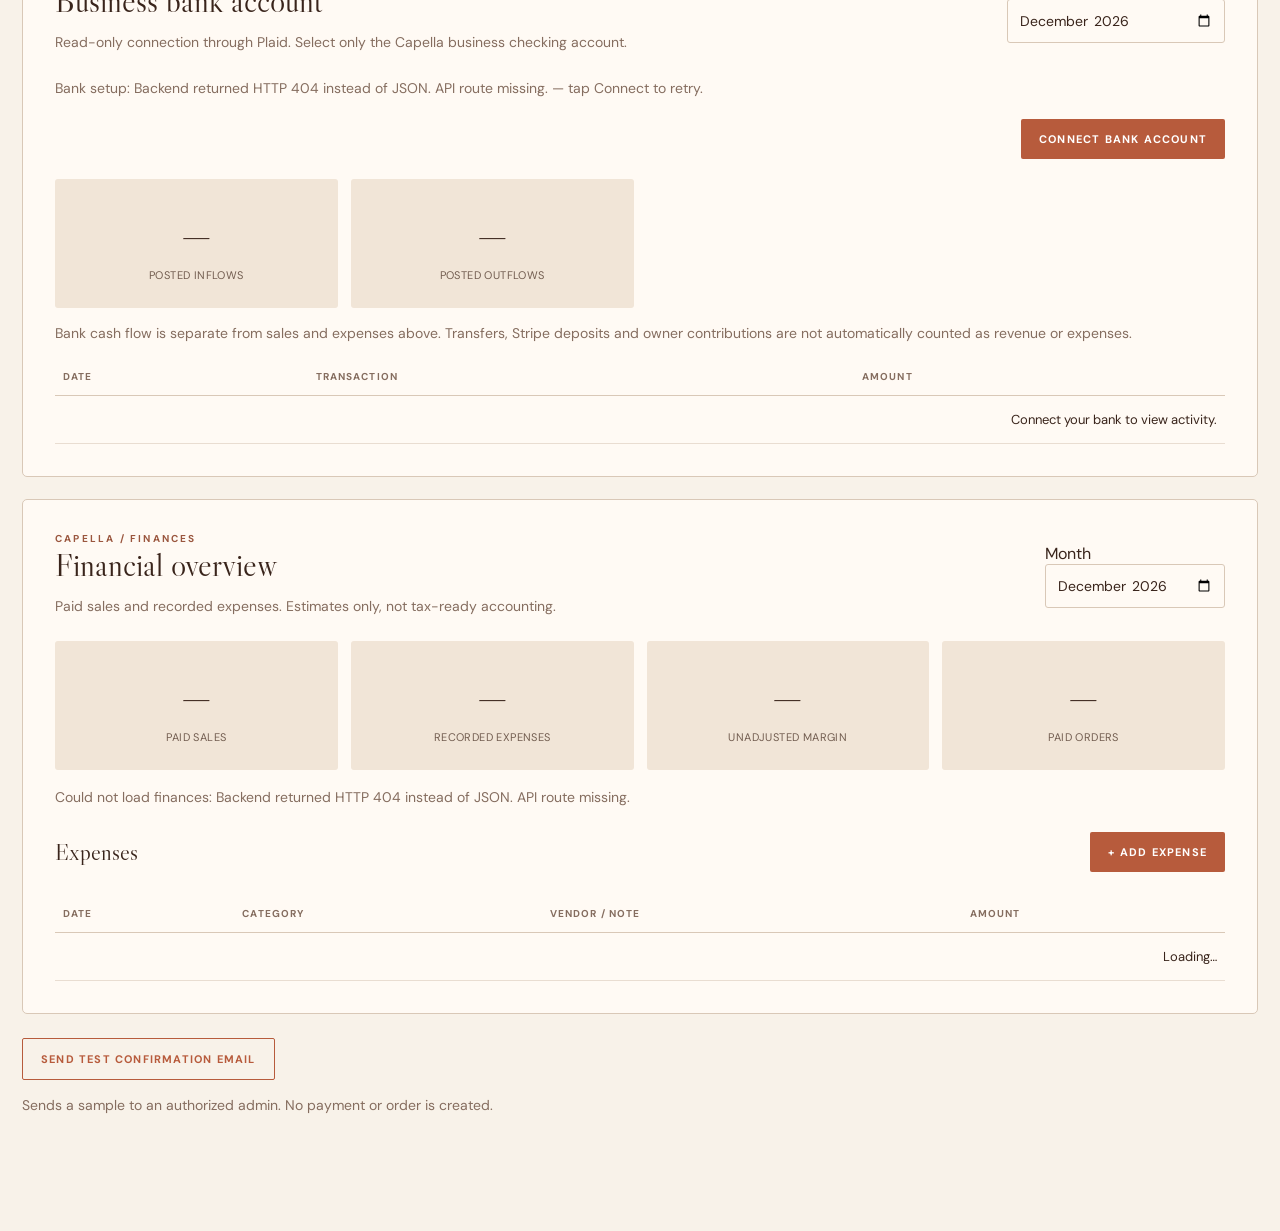
==== commit 70dc8e5f: "Refresh admin API diagnostics script" ====
--- a/admin-preview/index.html
+++ b/admin-preview/index.html
@@ -95,4 +95,4 @@
 <label>Payment status<select name="payment_status"><option value="awaiting_payment">Awaiting payment</option><option value="paid">Paid</option></select></label>
 <label class="full">Notes<textarea name="notes" rows="3" placeholder="Special requests or pickup instructions"></textarea></label>
 </div><div class="actions"><button type="button" class="secondary" id="cancelForm">CANCEL</button><button type="submit" id="saveForm">SAVE ORDER</button></div></form></dialog>
-<section class="panel" id="monthlyReport"><div class="panel-heading"><div><div class="eyebrow">MONTH-END REVIEW</div><h2>Monthly business report</h2><p class="sub">Sales, coffee volume, order mix and recorded costs, compared with the previous month.</p></div><label style="max-width:180px">Report month<input type="month" id="reportMonth"></label></div><div class="stats"><div class="stat"><strong id="reportRevenue">—</strong><span>PAID SALES</span></div><div class="stat"><strong id="reportOrders">—</strong><span>ORDERS</span></div><div class="stat"><strong id="reportPounds">—</strong><span>POUNDS SOLD</span></div><div class="stat"><strong id="reportRecurring">—</strong><span>RECURRING ORDERS</span></div></div><p class="sub" id="reportComparison" style="margin-top:16px"></p><div class="report-summary"><div><h3>Recorded expenses</h3><p id="reportExpenses">—</p><div id="reportCategories" class="sub"></div></div><div><h3>Unadjusted margin</h3><p id="reportMargin">—</p><p class="sub">Not accounting profit. Bank costs, Stripe fees and inventory may be incomplete.</p></div></div><p class="sub" id="reportNote"></p></section><section class="panel" id="bankPanel"><div class="panel-heading"><div><div class="eyebrow">BANK ACTIVITY</div><h2>Business bank account</h2><p class="sub">Read-only connection through Plaid. Select only the Capella business checking account.</p></div><label>Month<input type="month" id="bankMonth"></label></div><p id="bankStatus" class="sub">Checking connection…</p><div class="actions"><button id="bankConnect" disabled>CONNECT BANK ACCOUNT</button><button id="bankSync" class="secondary" hidden>SYNC TRANSACTIONS</button><button id="bankDisconnect" class="secondary" hidden>DISCONNECT</button></div><div class="stats" style="margin-top:20px"><div class="stat"><strong id="bankIn">—</strong><span>POSTED INFLOWS</span></div><div class="stat"><strong id="bankOut">—</strong><span>POSTED OUTFLOWS</span></div></div><p class="sub">Bank cash flow is separate from sales and expenses above. Transfers, Stripe deposits and owner contributions are not automatically counted as revenue or expenses.</p><div class="table-wrap"><table><thead><tr><th>DATE</th><th>TRANSACTION</th><th>AMOUNT</th></tr></thead><tbody id="bankRows"><tr><td colspan="3">Connect your bank to view activity.</td></tr></tbody></table></div></section><section class="panel" id="finances"><div class="panel-heading"><div><div class="eyebrow">CAPELLA / FINANCES</div><h2>Financial overview</h2><p class="sub">Paid sales and recorded expenses. Estimates only, not tax-ready accounting.</p></div><label style="max-width:180px">Month<input type="month" id="financeMonth"></label></div><div class="stats"><div class="stat"><strong id="financeSales">—</strong><span>PAID SALES</span></div><div class="stat"><strong id="financeExpenses">—</strong><span>RECORDED EXPENSES</span></div><div class="stat"><strong id="financeMargin">—</strong><span>UNADJUSTED MARGIN</span></div><div class="stat"><strong id="financeOrders">—</strong><span>PAID ORDERS</span></div></div><p class="sub" id="financeNote" style="margin-top:16px">Loading finances…</p><div class="panel-heading" style="margin-top:24px"><h3>Expenses</h3><button id="addExpense">+ ADD EXPENSE</button></div><div class="table-wrap"><table><thead><tr><th>DATE</th><th>CATEGORY</th><th>VENDOR / NOTE</th><th>AMOUNT</th></tr></thead><tbody id="expenseRows"><tr><td colspan="4">Loading…</td></tr></tbody></table></div></section><dialog id="expenseDialog"><h2>Add expense</h2><form id="expenseForm"><div class="formgrid"><label>Date<input type="date" name="expense_date" required></label><label>Amount ($)<input type="number" name="amount_dollars" min=".01" step=".01" required></label><label>Category<select name="category"><option value="green_beans">Green coffee beans</option><option value="packaging">Bags & labels</option><option value="shipping">Shipping</option><option value="processing_fees">Payment processing fees</option><option value="equipment">Equipment</option><option value="supplies">Supplies</option><option value="marketing">Marketing</option><option value="other">Other</option></select></label><label>Vendor<input name="vendor" maxlength="150"></label><label class="full">Description<input name="description" maxlength="500"></label></div><div class="actions"><button type="button" class="secondary" id="cancelExpense">CANCEL</button><button type="submit" id="saveExpense">SAVE EXPENSE</button></div></form></dialog><div style="margin:24px 0"><button type="button" class="secondary" id="sendTestEmail">SEND TEST CONFIRMATION EMAIL</button><p class="sub">Sends a sample to an authorized admin. No payment or order is created.</p></div><script src="admin.js?v=plaid-retry-20261124"></script></main></body></html>+<section class="panel" id="monthlyReport"><div class="panel-heading"><div><div class="eyebrow">MONTH-END REVIEW</div><h2>Monthly business report</h2><p class="sub">Sales, coffee volume, order mix and recorded costs, compared with the previous month.</p></div><label style="max-width:180px">Report month<input type="month" id="reportMonth"></label></div><div class="stats"><div class="stat"><strong id="reportRevenue">—</strong><span>PAID SALES</span></div><div class="stat"><strong id="reportOrders">—</strong><span>ORDERS</span></div><div class="stat"><strong id="reportPounds">—</strong><span>POUNDS SOLD</span></div><div class="stat"><strong id="reportRecurring">—</strong><span>RECURRING ORDERS</span></div></div><p class="sub" id="reportComparison" style="margin-top:16px"></p><div class="report-summary"><div><h3>Recorded expenses</h3><p id="reportExpenses">—</p><div id="reportCategories" class="sub"></div></div><div><h3>Unadjusted margin</h3><p id="reportMargin">—</p><p class="sub">Not accounting profit. Bank costs, Stripe fees and inventory may be incomplete.</p></div></div><p class="sub" id="reportNote"></p></section><section class="panel" id="bankPanel"><div class="panel-heading"><div><div class="eyebrow">BANK ACTIVITY</div><h2>Business bank account</h2><p class="sub">Read-only connection through Plaid. Select only the Capella business checking account.</p></div><label>Month<input type="month" id="bankMonth"></label></div><p id="bankStatus" class="sub">Checking connection…</p><div class="actions"><button id="bankConnect" type="button">CONNECT BANK ACCOUNT</button><button id="bankSync" class="secondary" hidden>SYNC TRANSACTIONS</button><button id="bankDisconnect" class="secondary" hidden>DISCONNECT</button></div><div class="stats" style="margin-top:20px"><div class="stat"><strong id="bankIn">—</strong><span>POSTED INFLOWS</span></div><div class="stat"><strong id="bankOut">—</strong><span>POSTED OUTFLOWS</span></div></div><p class="sub">Bank cash flow is separate from sales and expenses above. Transfers, Stripe deposits and owner contributions are not automatically counted as revenue or expenses.</p><div class="table-wrap"><table><thead><tr><th>DATE</th><th>TRANSACTION</th><th>AMOUNT</th></tr></thead><tbody id="bankRows"><tr><td colspan="3">Connect your bank to view activity.</td></tr></tbody></table></div></section><section class="panel" id="finances"><div class="panel-heading"><div><div class="eyebrow">CAPELLA / FINANCES</div><h2>Financial overview</h2><p class="sub">Paid sales and recorded expenses. Estimates only, not tax-ready accounting.</p></div><label style="max-width:180px">Month<input type="month" id="financeMonth"></label></div><div class="stats"><div class="stat"><strong id="financeSales">—</strong><span>PAID SALES</span></div><div class="stat"><strong id="financeExpenses">—</strong><span>RECORDED EXPENSES</span></div><div class="stat"><strong id="financeMargin">—</strong><span>UNADJUSTED MARGIN</span></div><div class="stat"><strong id="financeOrders">—</strong><span>PAID ORDERS</span></div></div><p class="sub" id="financeNote" style="margin-top:16px">Loading finances…</p><div class="panel-heading" style="margin-top:24px"><h3>Expenses</h3><button id="addExpense">+ ADD EXPENSE</button></div><div class="table-wrap"><table><thead><tr><th>DATE</th><th>CATEGORY</th><th>VENDOR / NOTE</th><th>AMOUNT</th></tr></thead><tbody id="expenseRows"><tr><td colspan="4">Loading…</td></tr></tbody></table></div></section><dialog id="expenseDialog"><h2>Add expense</h2><form id="expenseForm"><div class="formgrid"><label>Date<input type="date" name="expense_date" required></label><label>Amount ($)<input type="number" name="amount_dollars" min=".01" step=".01" required></label><label>Category<select name="category"><option value="green_beans">Green coffee beans</option><option value="packaging">Bags & labels</option><option value="shipping">Shipping</option><option value="processing_fees">Payment processing fees</option><option value="equipment">Equipment</option><option value="supplies">Supplies</option><option value="marketing">Marketing</option><option value="other">Other</option></select></label><label>Vendor<input name="vendor" maxlength="150"></label><label class="full">Description<input name="description" maxlength="500"></label></div><div class="actions"><button type="button" class="secondary" id="cancelExpense">CANCEL</button><button type="submit" id="saveExpense">SAVE EXPENSE</button></div></form></dialog><div style="margin:24px 0"><button type="button" class="secondary" id="sendTestEmail">SEND TEST CONFIRMATION EMAIL</button><p class="sub">Sends a sample to an authorized admin. No payment or order is created.</p></div><script src="admin.js?v=bank-diagnostics-20261124"></script></main></body></html>
